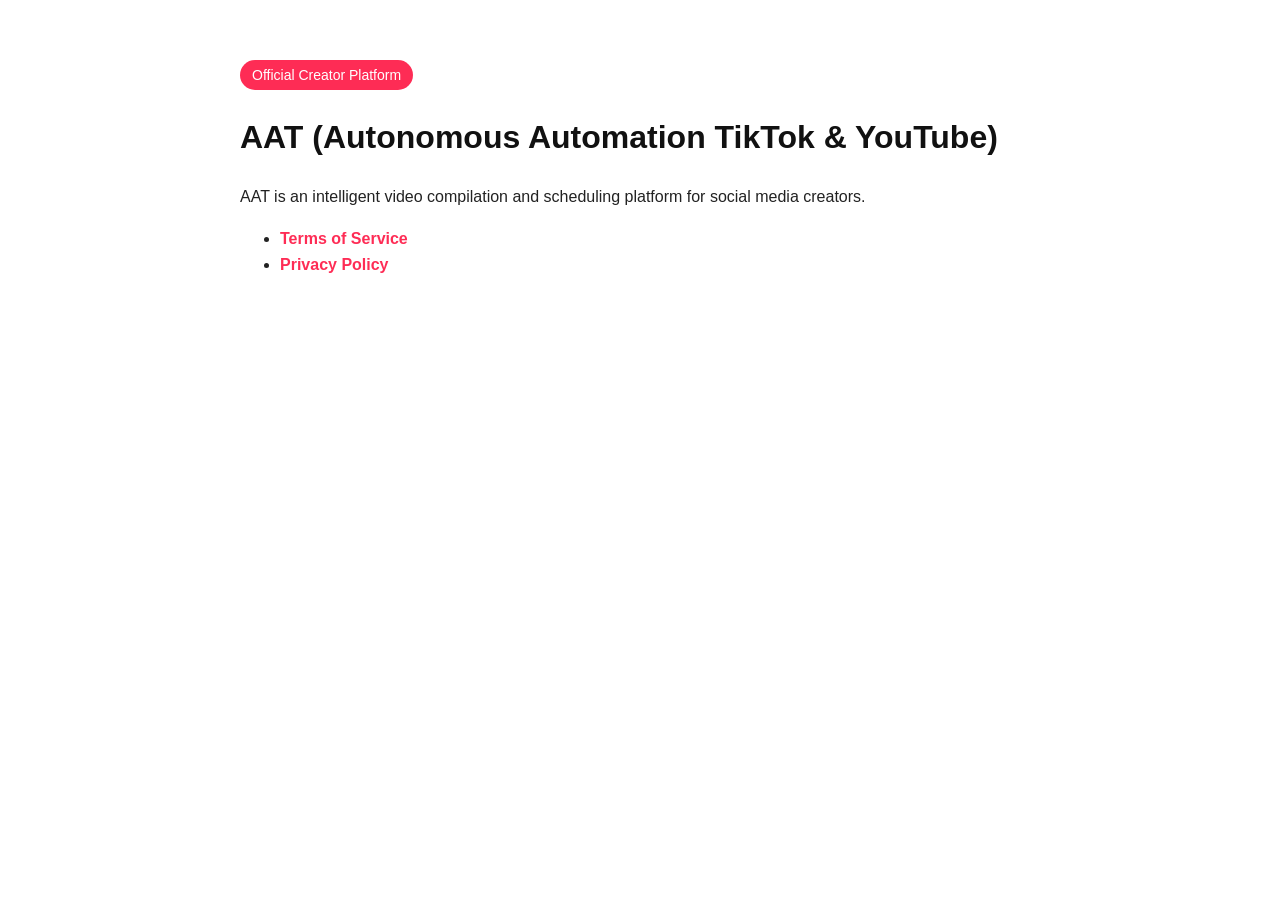
==== callback/index.html @ 49e30b05 "Update OAuth callback UI for TikTok & YouTube" ====
<!DOCTYPE html>
<html lang="en">
<head>
  <meta charset="UTF-8">
  <meta name="viewport" content="width=device-width, initial-scale=1.0">
  <meta name="tiktok-developers-site-verification" content="0pzui3oWkSqRng1y7Sv53CdMaKnpWLvX">
  <title>AAT - Account Connection</title>
  <style>
    body { font-family: -apple-system, BlinkMacSystemFont, "Segoe UI", Roboto, sans-serif; max-width: 800px; margin: 40px auto; padding: 20px; line-height: 1.6; color: #222; }
    h1 { color: #111; }
    a { color: #fe2c55; text-decoration: none; font-weight: bold; }
    .badge { display: inline-block; background: #fe2c55; color: white; padding: 4px 12px; border-radius: 20px; font-size: 14px; }
    .codebox { display:none; margin-top:24px; padding:20px; background:#f0fdf4; border: 2px solid #22c55e; border-radius:12px; }
    .copybtn { background: #111; color: #fff; border: none; padding: 10px 18px; border-radius: 8px; cursor: pointer; font-weight: bold; margin-top: 8px; }
  </style>
</head>
<body>
  <div class="badge">Official Creator Platform</div>
  <h1>AAT (Autonomous Automation TikTok & YouTube)</h1>
  <p>AAT is an intelligent video compilation and scheduling platform for social media creators.</p>
  <ul>
    <li><a href="terms.html">Terms of Service</a></li>
    <li><a href="privacy.html">Privacy Policy</a></li>
  </ul>
  <div id="codebox" class="codebox">
    <h3 id="platform_title" style="margin-top:0;">Authorization Code Ready</h3>
    <p>Copy and send this exact command to your Telegram Bot (<b>@AATTK01_bot</b>):</p>
    <p id="codeline" style="font-size:18px; word-break:break-all; font-weight:bold; background:#fff; padding:12px; border-radius:8px; border:1px solid #ddd;"></p>
    <button class="copybtn" onclick="navigator.clipboard.writeText(document.getElementById('codeline').textContent); this.textContent='Copied! Paste in Telegram';">Copy Command</button>
    <p style="font-size:13px; color:#555;">Note: Codes expire within a few minutes. Paste it in your Telegram bot chat right away.</p>
  </div>
  <script>
    var params = new URLSearchParams(window.location.search);
    var code = params.get("code");
    var state = params.get("state") || "";
    if (code) {
      var isYt = state.indexOf("youtube") !== -1;
      var cmd = isYt ? "/youtube " : "/tiktok ";
      document.getElementById("platform_title").textContent = isYt ? "YouTube Channel Authorization Ready!" : "TikTok Account Authorization Ready!";
      document.getElementById("codebox").style.display = "block";
      document.getElementById("codeline").textContent = cmd + code;
    }
  </script>
</body>
</html>
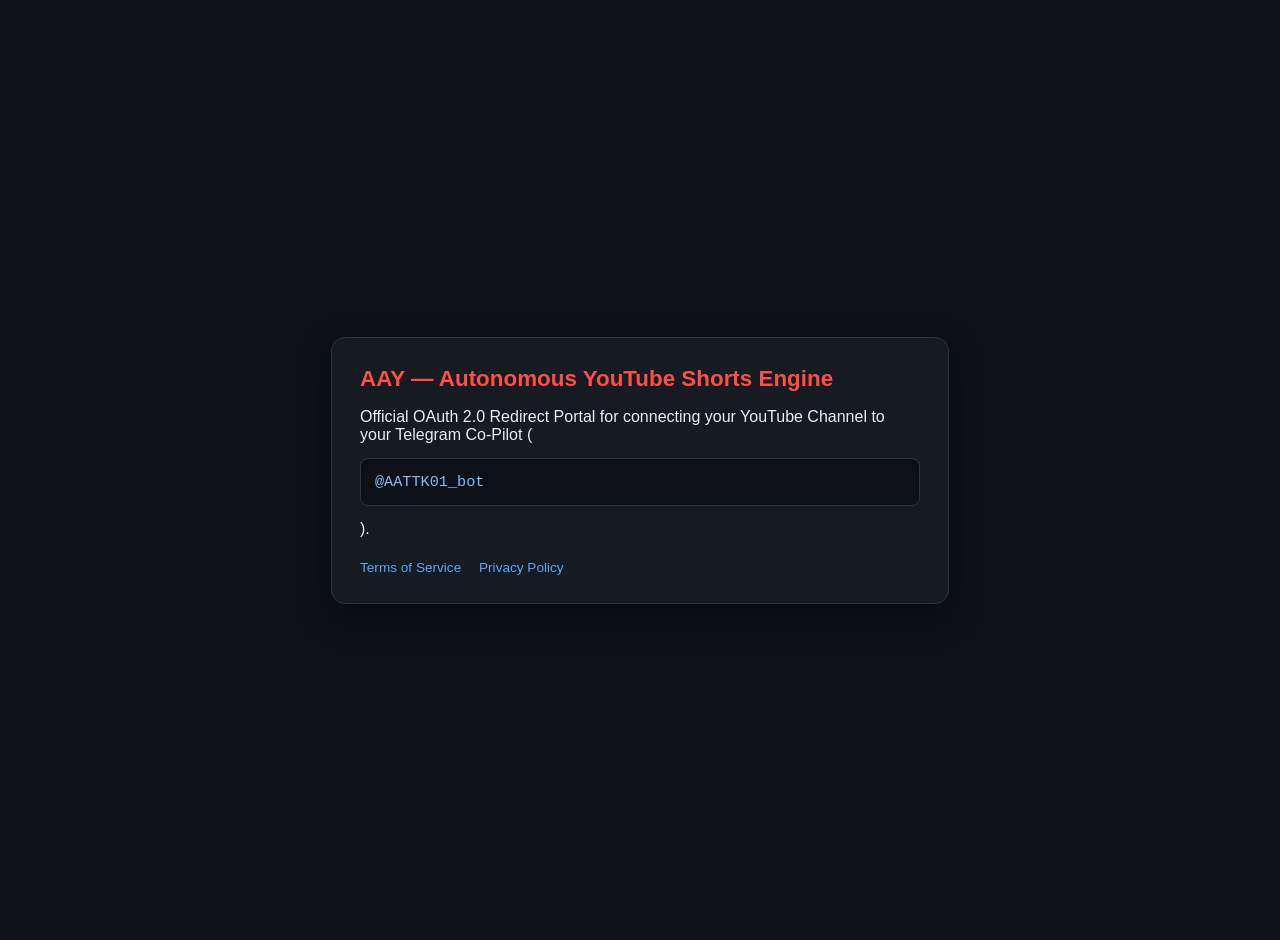
==== commit 2f3f9809: "rebrand callback to YouTube Shorts" ====
--- a/callback/index.html
+++ b/callback/index.html
@@ -1,45 +1,96 @@
 <!DOCTYPE html>
 <html lang="en">
 <head>
-  <meta charset="UTF-8">
-  <meta name="viewport" content="width=device-width, initial-scale=1.0">
-  <meta name="tiktok-developers-site-verification" content="0pzui3oWkSqRng1y7Sv53CdMaKnpWLvX">
-  <title>AAT - Account Connection</title>
+  <meta charset="UTF-8" />
+  <meta name="viewport" content="width=device-width, initial-scale=1.0" />
+  <title>AAY — YouTube Shorts OAuth Callback</title>
   <style>
-    body { font-family: -apple-system, BlinkMacSystemFont, "Segoe UI", Roboto, sans-serif; max-width: 800px; margin: 40px auto; padding: 20px; line-height: 1.6; color: #222; }
-    h1 { color: #111; }
-    a { color: #fe2c55; text-decoration: none; font-weight: bold; }
-    .badge { display: inline-block; background: #fe2c55; color: white; padding: 4px 12px; border-radius: 20px; font-size: 14px; }
-    .codebox { display:none; margin-top:24px; padding:20px; background:#f0fdf4; border: 2px solid #22c55e; border-radius:12px; }
-    .copybtn { background: #111; color: #fff; border: none; padding: 10px 18px; border-radius: 8px; cursor: pointer; font-weight: bold; margin-top: 8px; }
+    body {
+      font-family: -apple-system, BlinkMacSystemFont, "Segoe UI", Roboto, sans-serif;
+      background: #0d1117;
+      color: #e6edf3;
+      display: flex;
+      align-items: center;
+      justify-content: center;
+      min-height: 100vh;
+      margin: 0;
+      padding: 20px;
+    }
+    .card {
+      background: #161b22;
+      border: 1px solid #30363d;
+      border-radius: 14px;
+      max-width: 560px;
+      width: 100%;
+      padding: 28px;
+      box-shadow: 0 12px 32px rgba(0,0,0,0.45);
+    }
+    h1 { margin-top: 0; font-size: 1.4rem; color: #ff4e45; }
+    code {
+      display: block;
+      background: #0d1117;
+      border: 1px solid #30363d;
+      padding: 14px;
+      border-radius: 8px;
+      font-size: 0.95rem;
+      word-break: break-all;
+      color: #79c0ff;
+      margin: 14px 0;
+    }
+    button {
+      background: #238636;
+      color: #fff;
+      border: none;
+      padding: 10px 18px;
+      border-radius: 8px;
+      font-size: 0.95rem;
+      font-weight: 600;
+      cursor: pointer;
+    }
+    button:hover { background: #2ea043; }
+    .links { margin-top: 22px; font-size: 0.85rem; color: #8b949e; }
+    .links a { color: #58a6ff; text-decoration: none; margin-right: 14px; }
   </style>
 </head>
 <body>
-  <div class="badge">Official Creator Platform</div>
-  <h1>AAT (Autonomous Automation TikTok & YouTube)</h1>
-  <p>AAT is an intelligent video compilation and scheduling platform for social media creators.</p>
-  <ul>
-    <li><a href="terms.html">Terms of Service</a></li>
-    <li><a href="privacy.html">Privacy Policy</a></li>
-  </ul>
-  <div id="codebox" class="codebox">
-    <h3 id="platform_title" style="margin-top:0;">Authorization Code Ready</h3>
-    <p>Copy and send this exact command to your Telegram Bot (<b>@AATTK01_bot</b>):</p>
-    <p id="codeline" style="font-size:18px; word-break:break-all; font-weight:bold; background:#fff; padding:12px; border-radius:8px; border:1px solid #ddd;"></p>
-    <button class="copybtn" onclick="navigator.clipboard.writeText(document.getElementById('codeline').textContent); this.textContent='Copied! Paste in Telegram';">Copy Command</button>
-    <p style="font-size:13px; color:#555;">Note: Codes expire within a few minutes. Paste it in your Telegram bot chat right away.</p>
+  <div class="card">
+    <h1 id="heading">AAY — Autonomous YouTube Shorts Engine</h1>
+    <div id="content">
+      <p>Official OAuth 2.0 Redirect Portal for connecting your YouTube Channel to your Telegram Co-Pilot (<code>@AATTK01_bot</code>).</p>
+    </div>
+    <div class="links">
+      <a href="/terms.html">Terms of Service</a>
+      <a href="/privacy.html">Privacy Policy</a>
+    </div>
   </div>
   <script>
-    var params = new URLSearchParams(window.location.search);
-    var code = params.get("code");
-    var state = params.get("state") || "";
-    if (code) {
-      var isYt = state.indexOf("youtube") !== -1;
-      var cmd = isYt ? "/youtube " : "/tiktok ";
-      document.getElementById("platform_title").textContent = isYt ? "YouTube Channel Authorization Ready!" : "TikTok Account Authorization Ready!";
-      document.getElementById("codebox").style.display = "block";
-      document.getElementById("codeline").textContent = cmd + code;
-    }
+    (function() {
+      const params = new URLSearchParams(window.location.search);
+      const code = params.get("code");
+      const error = params.get("error");
+      const content = document.getElementById("content");
+      const heading = document.getElementById("heading");
+
+      if (error) {
+        heading.textContent = "Authorization Cancelled";
+        content.innerHTML = "<p>Error returned: <strong>" + error + "</strong></p>";
+        return;
+      }
+
+      if (code) {
+        const cmd = "/youtube " + code;
+        heading.textContent = "✅ YouTube Channel Code Ready!";
+        content.innerHTML =
+          "<p>Copy the command below and send it to your Telegram bot (<strong>@AATTK01_bot</strong>) to finish linking your YouTube channel:</p>" +
+          "<code id='cmdBox'></code>" +
+          "<button id='copyBtn'>Copy Command</button>";
+        document.getElementById("cmdBox").textContent = cmd;
+        document.getElementById("copyBtn").onclick = function() {
+          navigator.clipboard.writeText(cmd);
+          this.textContent = "Copied! Paste in Telegram";
+        };
+      }
+    })();
   </script>
 </body>
 </html>
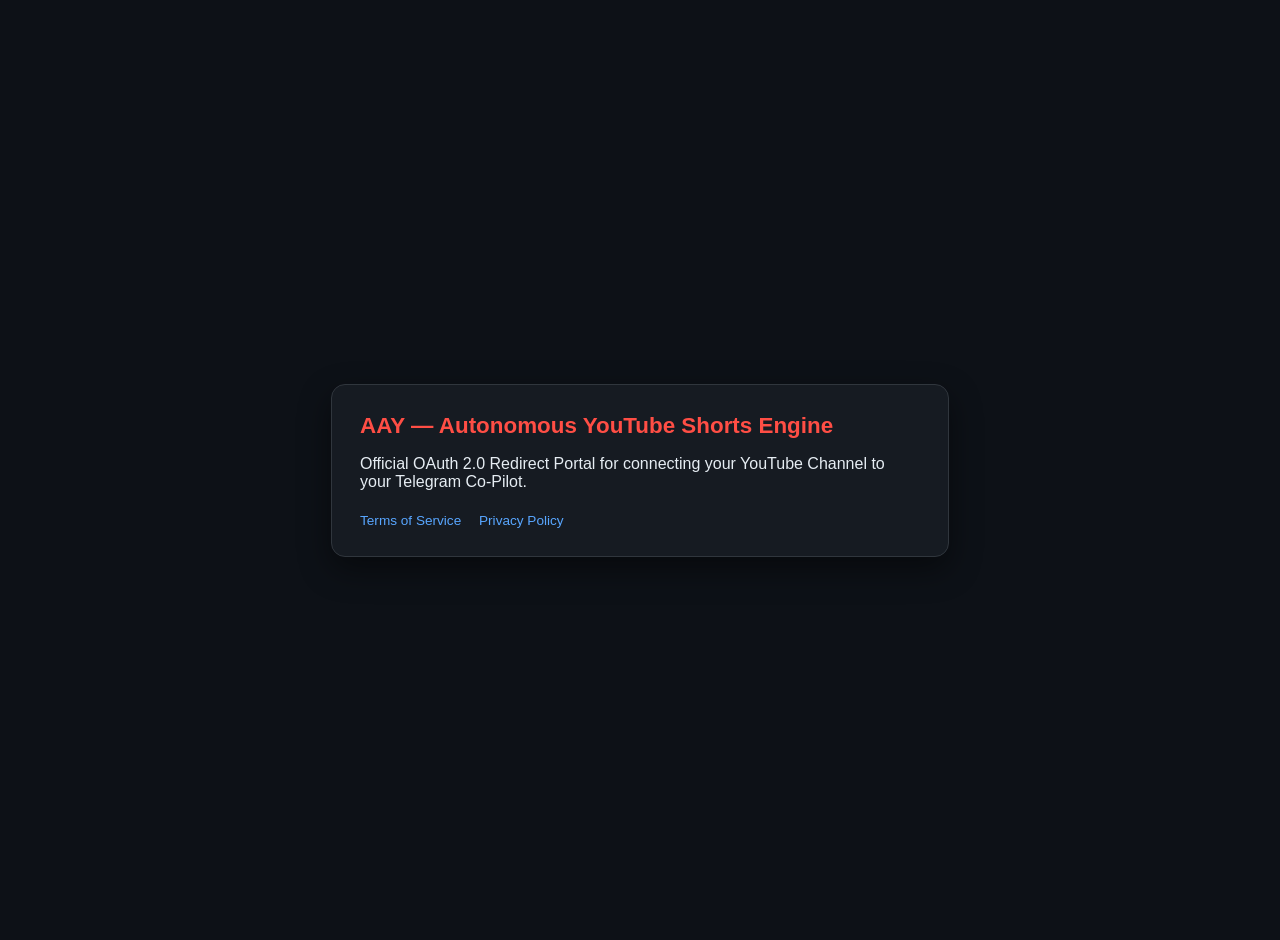
==== commit b665c1ac: "Clean portal" ====
--- a/callback/index.html
+++ b/callback/index.html
@@ -56,7 +56,7 @@
   <div class="card">
     <h1 id="heading">AAY — Autonomous YouTube Shorts Engine</h1>
     <div id="content">
-      <p>Official OAuth 2.0 Redirect Portal for connecting your YouTube Channel to your Telegram Co-Pilot (<code>@AATTK01_bot</code>).</p>
+      <p>Official OAuth 2.0 Redirect Portal for connecting your YouTube Channel to your Telegram Co-Pilot.</p>
     </div>
     <div class="links">
       <a href="/terms.html">Terms of Service</a>
@@ -81,7 +81,7 @@
         const cmd = "/youtube " + code;
         heading.textContent = "✅ YouTube Channel Code Ready!";
         content.innerHTML =
-          "<p>Copy the command below and send it to your Telegram bot (<strong>@AATTK01_bot</strong>) to finish linking your YouTube channel:</p>" +
+          "<p>Copy the command below and send it to your Telegram bot to finish linking your YouTube channel:</p>" +
           "<code id='cmdBox'></code>" +
           "<button id='copyBtn'>Copy Command</button>";
         document.getElementById("cmdBox").textContent = cmd;
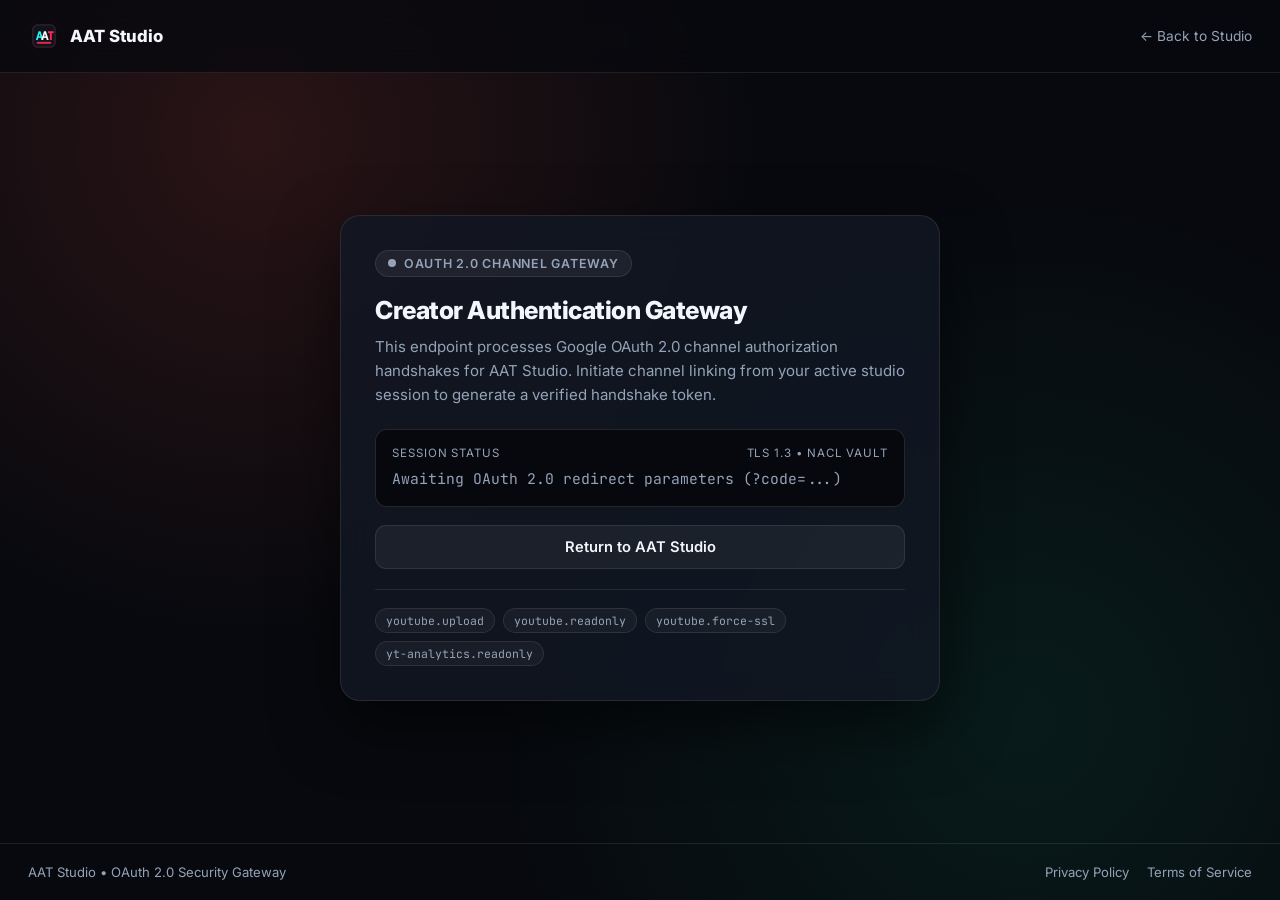
==== commit 05db227c: "feat(studio): modernize AAT Studio web application, pacing workbench, and OAuth 2.0 gateway" ====
--- a/callback/index.html
+++ b/callback/index.html
@@ -3,91 +3,303 @@
 <head>
   <meta charset="UTF-8" />
   <meta name="viewport" content="width=device-width, initial-scale=1.0" />
-  <title>AAY — YouTube Shorts OAuth Callback</title>
+  <title>Creator Authentication Gateway — AAT Studio</title>
+  <meta name="robots" content="noindex, nofollow" />
+  <link rel="icon" type="image/png" href="/aat_app_icon.png" />
+  <link rel="preconnect" href="https://fonts.googleapis.com" />
+  <link rel="preconnect" href="https://fonts.gstatic.com" crossorigin />
+  <link href="https://fonts.googleapis.com/css2?family=Inter:wght@400;500;600;700;800&family=JetBrains+Mono:wght@400;500;600&display=swap" rel="stylesheet" />
   <style>
+    :root {
+      --bg: #07090e;
+      --card: rgba(18, 24, 36, 0.82);
+      --border: rgba(255, 255, 255, 0.09);
+      --text: #f3f6fc;
+      --muted: #94a3b8;
+      --accent: #ff5545;
+      --emerald: #10b981;
+      --amber: #f59e0b;
+    }
+    * { box-sizing: border-box; margin: 0; padding: 0; }
     body {
-      font-family: -apple-system, BlinkMacSystemFont, "Segoe UI", Roboto, sans-serif;
-      background: #0d1117;
-      color: #e6edf3;
+      font-family: 'Inter', -apple-system, BlinkMacSystemFont, sans-serif;
+      background-color: var(--bg);
+      color: var(--text);
+      min-height: 100vh;
+      display: flex;
+      flex-direction: column;
+      justify-content: space-between;
+      background-image:
+        radial-gradient(circle at 20% 15%, rgba(255, 85, 69, 0.14), transparent 40%),
+        radial-gradient(circle at 80% 80%, rgba(16, 185, 129, 0.1), transparent 42%);
+    }
+    a { color: inherit; text-decoration: none; }
+    .topbar {
+      padding: 20px 28px;
+      display: flex;
+      align-items: center;
+      justify-content: space-between;
+      border-bottom: 1px solid var(--border);
+      background: rgba(7, 9, 14, 0.75);
+      backdrop-filter: blur(14px);
+    }
+    .brand {
+      display: inline-flex;
+      align-items: center;
+      gap: 10px;
+      font-weight: 800;
+      font-size: 1.05rem;
+    }
+    .brand img { width: 32px; height: 32px; border-radius: 8px; }
+    .main-wrap {
+      flex: 1;
       display: flex;
       align-items: center;
       justify-content: center;
-      min-height: 100vh;
-      margin: 0;
-      padding: 20px;
-    }
-    .card {
-      background: #161b22;
-      border: 1px solid #30363d;
-      border-radius: 14px;
-      max-width: 560px;
+      padding: 32px 20px;
+    }
+    .gateway-card {
       width: 100%;
-      padding: 28px;
-      box-shadow: 0 12px 32px rgba(0,0,0,0.45);
-    }
-    h1 { margin-top: 0; font-size: 1.4rem; color: #ff4e45; }
-    code {
+      max-width: 600px;
+      background: var(--card);
+      border: 1px solid var(--border);
+      border-radius: 20px;
+      padding: 34px;
+      box-shadow: 0 24px 64px rgba(0, 0, 0, 0.55);
+      backdrop-filter: blur(16px);
+    }
+    .status-pill {
+      display: inline-flex;
+      align-items: center;
+      gap: 8px;
+      font-size: 0.78rem;
+      font-weight: 600;
+      text-transform: uppercase;
+      letter-spacing: 0.06em;
+      padding: 5px 12px;
+      border-radius: 999px;
+      margin-bottom: 18px;
+      background: rgba(255, 255, 255, 0.06);
+      border: 1px solid var(--border);
+      color: var(--muted);
+    }
+    .status-pill.verified {
+      background: rgba(16, 185, 129, 0.14);
+      border-color: rgba(16, 185, 129, 0.4);
+      color: #6ee7b7;
+    }
+    .status-pill.error {
+      background: rgba(239, 68, 68, 0.14);
+      border-color: rgba(239, 68, 68, 0.4);
+      color: #fca5a5;
+    }
+    .dot {
+      width: 8px;
+      height: 8px;
+      border-radius: 50%;
+      background: currentColor;
+    }
+    h1 {
+      font-size: 1.55rem;
+      font-weight: 800;
+      letter-spacing: -0.02em;
+      margin-bottom: 10px;
+    }
+    p.desc {
+      color: var(--muted);
+      font-size: 0.94rem;
+      line-height: 1.6;
+      margin-bottom: 22px;
+    }
+    .cmd-container {
+      background: #06080d;
+      border: 1px solid rgba(255, 255, 255, 0.12);
+      border-radius: 12px;
+      padding: 16px;
+      margin-bottom: 16px;
+    }
+    .cmd-label {
+      font-size: 0.72rem;
+      text-transform: uppercase;
+      letter-spacing: 0.08em;
+      color: var(--muted);
+      margin-bottom: 8px;
+      display: flex;
+      justify-content: space-between;
+    }
+    code.cmd-box {
       display: block;
-      background: #0d1117;
-      border: 1px solid #30363d;
-      padding: 14px;
-      border-radius: 8px;
-      font-size: 0.95rem;
+      font-family: 'JetBrains Mono', monospace;
+      font-size: 0.92rem;
+      color: #6ee7b7;
       word-break: break-all;
-      color: #79c0ff;
-      margin: 14px 0;
-    }
-    button {
-      background: #238636;
+      line-height: 1.5;
+      user-select: all;
+    }
+    .btn-row {
+      display: flex;
+      flex-wrap: wrap;
+      gap: 12px;
+      margin-top: 18px;
+    }
+    .btn {
+      display: inline-flex;
+      align-items: center;
+      justify-content: center;
+      gap: 8px;
+      padding: 12px 20px;
+      border-radius: 11px;
+      font-weight: 600;
+      font-size: 0.92rem;
+      cursor: pointer;
+      border: 1px solid transparent;
+      transition: all 0.18s ease;
+    }
+    .btn-primary {
+      flex: 1;
+      background: linear-gradient(135deg, #10b981, #059669);
       color: #fff;
-      border: none;
-      padding: 10px 18px;
-      border-radius: 8px;
-      font-size: 0.95rem;
-      font-weight: 600;
-      cursor: pointer;
-    }
-    button:hover { background: #2ea043; }
-    .links { margin-top: 22px; font-size: 0.85rem; color: #8b949e; }
-    .links a { color: #58a6ff; text-decoration: none; margin-right: 14px; }
+      box-shadow: 0 8px 24px rgba(16, 185, 129, 0.28);
+    }
+    .btn-primary:hover { transform: translateY(-1px); filter: brightness(1.06); }
+    .btn-ghost {
+      background: rgba(255, 255, 255, 0.05);
+      border-color: var(--border);
+      color: var(--text);
+    }
+    .btn-ghost:hover { background: rgba(255, 255, 255, 0.1); }
+    .scope-list {
+      display: flex;
+      flex-wrap: wrap;
+      gap: 8px;
+      margin-top: 20px;
+      padding-top: 18px;
+      border-top: 1px solid var(--border);
+    }
+    .scope-chip {
+      font-family: 'JetBrains Mono', monospace;
+      font-size: 0.72rem;
+      padding: 4px 10px;
+      border-radius: 999px;
+      background: rgba(255, 255, 255, 0.04);
+      border: 1px solid var(--border);
+      color: var(--muted);
+    }
+    footer {
+      padding: 20px 28px;
+      border-top: 1px solid var(--border);
+      font-size: 0.82rem;
+      color: var(--muted);
+      display: flex;
+      justify-content: space-between;
+      flex-wrap: wrap;
+      gap: 12px;
+    }
+    footer a:hover { color: var(--text); }
   </style>
 </head>
 <body>
-  <div class="card">
-    <h1 id="heading">AAY — Autonomous YouTube Shorts Engine</h1>
-    <div id="content">
-      <p>Official OAuth 2.0 Redirect Portal for connecting your YouTube Channel to your Telegram Co-Pilot.</p>
-    </div>
-    <div class="links">
-      <a href="/terms.html">Terms of Service</a>
-      <a href="/privacy.html">Privacy Policy</a>
+  <div class="topbar">
+    <a href="/" class="brand">
+      <img src="/aat_app_icon.png" alt="AAT Studio" />
+      <span>AAT Studio</span>
+    </a>
+    <a href="/" style="font-size:0.86rem; color:var(--muted);">← Back to Studio</a>
+  </div>
+
+  <div class="main-wrap">
+    <div class="gateway-card">
+      <div id="statusBadge" class="status-pill">
+        <span class="dot"></span>
+        <span id="statusText">OAuth 2.0 Channel Gateway</span>
+      </div>
+      <h1 id="heading">Creator Authentication Gateway</h1>
+      <p id="desc" class="desc">
+        This endpoint processes Google OAuth 2.0 channel authorization handshakes for AAT Studio. Initiate channel linking from your active studio session to generate a verified handshake token.
+      </p>
+
+      <div id="dynamicArea">
+        <div class="cmd-container">
+          <div class="cmd-label">
+            <span>Session Status</span>
+            <span>TLS 1.3 • NaCl Vault</span>
+          </div>
+          <code class="cmd-box" style="color:#94a3b8;">Awaiting OAuth 2.0 redirect parameters (?code=...)</code>
+        </div>
+        <div class="btn-row">
+          <a href="/" class="btn btn-ghost" style="width:100%;">Return to AAT Studio</a>
+        </div>
+      </div>
+
+      <div class="scope-list" id="scopeList">
+        <span class="scope-chip">youtube.upload</span>
+        <span class="scope-chip">youtube.readonly</span>
+        <span class="scope-chip">youtube.force-ssl</span>
+        <span class="scope-chip">yt-analytics.readonly</span>
+      </div>
     </div>
   </div>
+
+  <footer>
+    <span>AAT Studio • OAuth 2.0 Security Gateway</span>
+    <div style="display:flex; gap:18px;">
+      <a href="/privacy.html">Privacy Policy</a>
+      <a href="/terms.html">Terms of Service</a>
+    </div>
+  </footer>
+
   <script>
-    (function() {
+    (function () {
       const params = new URLSearchParams(window.location.search);
       const code = params.get("code");
       const error = params.get("error");
-      const content = document.getElementById("content");
+      const state = params.get("state") || "studio_session";
+
+      const badge = document.getElementById("statusBadge");
+      const statusText = document.getElementById("statusText");
       const heading = document.getElementById("heading");
+      const desc = document.getElementById("desc");
+      const area = document.getElementById("dynamicArea");
 
       if (error) {
-        heading.textContent = "Authorization Cancelled";
-        content.innerHTML = "<p>Error returned: <strong>" + error + "</strong></p>";
+        badge.className = "status-pill error";
+        statusText.textContent = "Authorization Declined";
+        heading.textContent = "OAuth Handshake Cancelled";
+        desc.textContent = "Google returned an authorization error (" + error + "). Start a fresh authorization link from your studio session whenever you are ready.";
+        area.innerHTML = '<div class="btn-row"><a href="/" class="btn btn-ghost" style="width:100%;">Return to AAT Studio</a></div>';
         return;
       }
 
       if (code) {
         const cmd = "/youtube " + code;
-        heading.textContent = "✅ YouTube Channel Code Ready!";
-        content.innerHTML =
-          "<p>Copy the command below and send it to your Telegram bot to finish linking your YouTube channel:</p>" +
-          "<code id='cmdBox'></code>" +
-          "<button id='copyBtn'>Copy Command</button>";
+        badge.className = "status-pill verified";
+        statusText.textContent = "OAuth 2.0 Handshake Verified";
+        heading.textContent = "YouTube Channel Handshake Ready";
+        desc.textContent = "Your single-use authorization token has been verified. Copy the studio command below to complete encrypted token storage:";
+
+        area.innerHTML =
+          '<div class="cmd-container">' +
+            '<div class="cmd-label"><span>Studio Handshake Command</span><span>State: ' + state.replace(/[^a-zA-Z0-9_-]/g, "") + '</span></div>' +
+            '<code class="cmd-box" id="cmdBox"></code>' +
+          '</div>' +
+          '<div class="btn-row">' +
+            '<button class="btn btn-primary" id="copyCmdBtn">Copy Handshake Command</button>' +
+            '<button class="btn btn-ghost" id="copyRawBtn">Copy Raw Code</button>' +
+          '</div>';
+
         document.getElementById("cmdBox").textContent = cmd;
-        document.getElementById("copyBtn").onclick = function() {
+        const copyCmdBtn = document.getElementById("copyCmdBtn");
+        const copyRawBtn = document.getElementById("copyRawBtn");
+
+        copyCmdBtn.onclick = function () {
           navigator.clipboard.writeText(cmd);
-          this.textContent = "Copied! Paste in Telegram";
+          copyCmdBtn.textContent = "✓ Copied Handshake Command!";
+          setTimeout(function () { copyCmdBtn.textContent = "Copy Handshake Command"; }, 2500);
+        };
+        copyRawBtn.onclick = function () {
+          navigator.clipboard.writeText(code);
+          copyRawBtn.textContent = "✓ Raw Code Copied";
+          setTimeout(function () { copyRawBtn.textContent = "Copy Raw Code"; }, 2500);
         };
       }
     })();
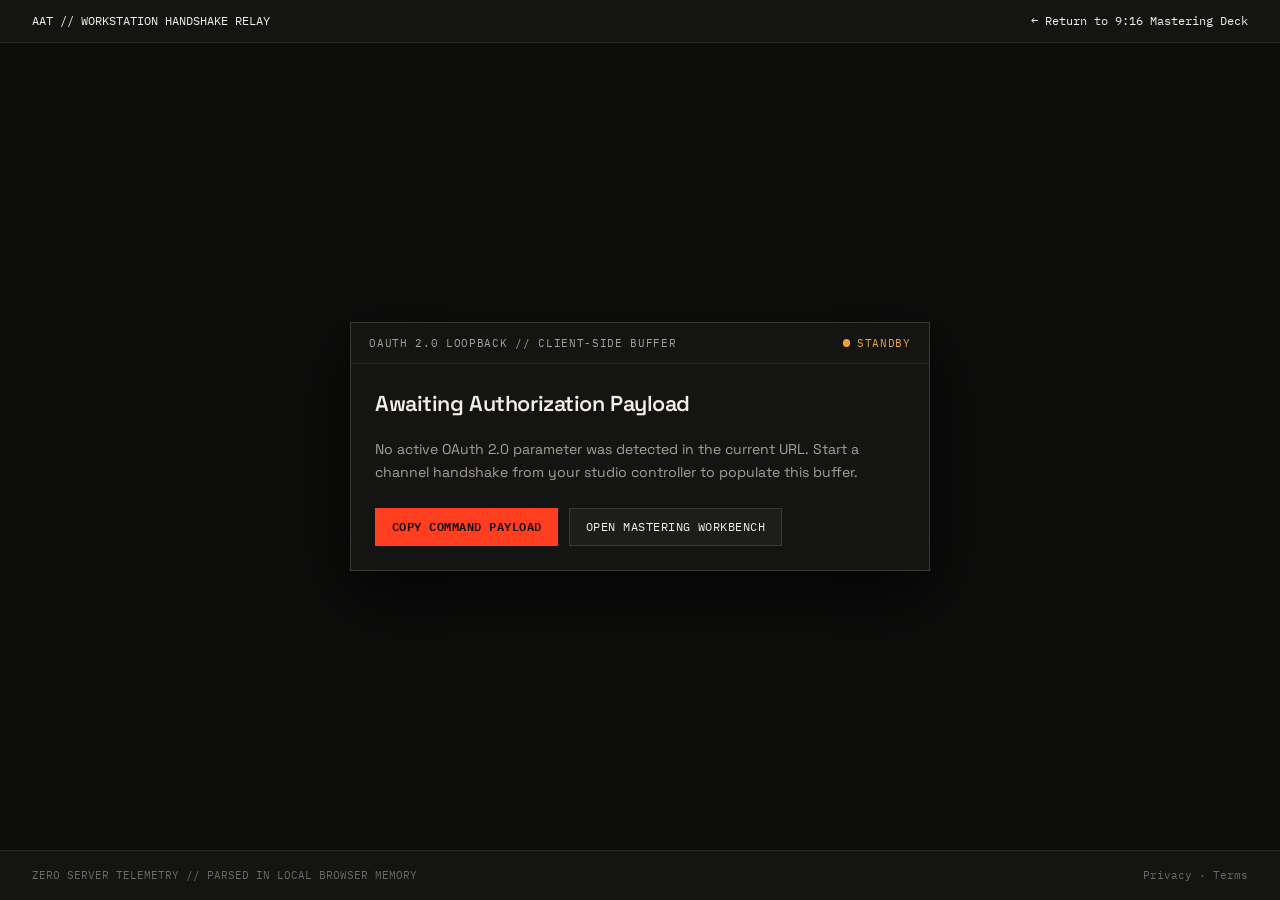
==== commit 935546be: "Redesign studio workbench with interactive 9:16 canvas monitor, multi-track timeline, and CMX 3600 E" ====
--- a/callback/index.html
+++ b/callback/index.html
@@ -1,308 +1,322 @@
 <!DOCTYPE html>
 <html lang="en">
 <head>
-  <meta charset="UTF-8" />
-  <meta name="viewport" content="width=device-width, initial-scale=1.0" />
-  <title>Creator Authentication Gateway — AAT Studio</title>
-  <meta name="robots" content="noindex, nofollow" />
-  <link rel="icon" type="image/png" href="/aat_app_icon.png" />
-  <link rel="preconnect" href="https://fonts.googleapis.com" />
-  <link rel="preconnect" href="https://fonts.gstatic.com" crossorigin />
-  <link href="https://fonts.googleapis.com/css2?family=Inter:wght@400;500;600;700;800&family=JetBrains+Mono:wght@400;500;600&display=swap" rel="stylesheet" />
+  <meta charset="UTF-8">
+  <meta name="viewport" content="width=device-width, initial-scale=1.0">
+  <title>AAT — Workstation Session Handshake</title>
+  <meta name="robots" content="noindex, nofollow">
+  <meta name="theme-color" content="#0d0d0c">
+  <link rel="icon" type="image/png" href="/aat_app_icon.png">
+  <link rel="preconnect" href="https://fonts.googleapis.com">
+  <link rel="preconnect" href="https://fonts.gstatic.com" crossorigin>
+  <link href="https://fonts.googleapis.com/css2?family=IBM+Plex+Mono:wght@400;500;600&amp;family=Space+Grotesk:wght@500;600;700&amp;display=swap" rel="stylesheet">
   <style>
-    :root {
-      --bg: #07090e;
-      --card: rgba(18, 24, 36, 0.82);
-      --border: rgba(255, 255, 255, 0.09);
-      --text: #f3f6fc;
-      --muted: #94a3b8;
-      --accent: #ff5545;
-      --emerald: #10b981;
-      --amber: #f59e0b;
-    }
-    * { box-sizing: border-box; margin: 0; padding: 0; }
-    body {
-      font-family: 'Inter', -apple-system, BlinkMacSystemFont, sans-serif;
-      background-color: var(--bg);
-      color: var(--text);
-      min-height: 100vh;
-      display: flex;
-      flex-direction: column;
-      justify-content: space-between;
-      background-image:
-        radial-gradient(circle at 20% 15%, rgba(255, 85, 69, 0.14), transparent 40%),
-        radial-gradient(circle at 80% 80%, rgba(16, 185, 129, 0.1), transparent 42%);
-    }
-    a { color: inherit; text-decoration: none; }
-    .topbar {
-      padding: 20px 28px;
-      display: flex;
-      align-items: center;
-      justify-content: space-between;
-      border-bottom: 1px solid var(--border);
-      background: rgba(7, 9, 14, 0.75);
-      backdrop-filter: blur(14px);
-    }
-    .brand {
-      display: inline-flex;
-      align-items: center;
-      gap: 10px;
-      font-weight: 800;
-      font-size: 1.05rem;
-    }
-    .brand img { width: 32px; height: 32px; border-radius: 8px; }
-    .main-wrap {
-      flex: 1;
-      display: flex;
-      align-items: center;
-      justify-content: center;
-      padding: 32px 20px;
-    }
-    .gateway-card {
-      width: 100%;
-      max-width: 600px;
-      background: var(--card);
-      border: 1px solid var(--border);
-      border-radius: 20px;
-      padding: 34px;
-      box-shadow: 0 24px 64px rgba(0, 0, 0, 0.55);
-      backdrop-filter: blur(16px);
-    }
-    .status-pill {
-      display: inline-flex;
-      align-items: center;
-      gap: 8px;
-      font-size: 0.78rem;
-      font-weight: 600;
-      text-transform: uppercase;
-      letter-spacing: 0.06em;
-      padding: 5px 12px;
-      border-radius: 999px;
-      margin-bottom: 18px;
-      background: rgba(255, 255, 255, 0.06);
-      border: 1px solid var(--border);
-      color: var(--muted);
-    }
-    .status-pill.verified {
-      background: rgba(16, 185, 129, 0.14);
-      border-color: rgba(16, 185, 129, 0.4);
-      color: #6ee7b7;
-    }
-    .status-pill.error {
-      background: rgba(239, 68, 68, 0.14);
-      border-color: rgba(239, 68, 68, 0.4);
-      color: #fca5a5;
-    }
-    .dot {
-      width: 8px;
-      height: 8px;
-      border-radius: 50%;
-      background: currentColor;
-    }
-    h1 {
-      font-size: 1.55rem;
-      font-weight: 800;
-      letter-spacing: -0.02em;
-      margin-bottom: 10px;
-    }
-    p.desc {
-      color: var(--muted);
-      font-size: 0.94rem;
-      line-height: 1.6;
-      margin-bottom: 22px;
-    }
-    .cmd-container {
-      background: #06080d;
-      border: 1px solid rgba(255, 255, 255, 0.12);
-      border-radius: 12px;
-      padding: 16px;
-      margin-bottom: 16px;
-    }
-    .cmd-label {
-      font-size: 0.72rem;
-      text-transform: uppercase;
-      letter-spacing: 0.08em;
-      color: var(--muted);
-      margin-bottom: 8px;
-      display: flex;
-      justify-content: space-between;
-    }
-    code.cmd-box {
-      display: block;
-      font-family: 'JetBrains Mono', monospace;
-      font-size: 0.92rem;
-      color: #6ee7b7;
-      word-break: break-all;
-      line-height: 1.5;
-      user-select: all;
-    }
-    .btn-row {
-      display: flex;
-      flex-wrap: wrap;
-      gap: 12px;
-      margin-top: 18px;
-    }
-    .btn {
-      display: inline-flex;
-      align-items: center;
-      justify-content: center;
-      gap: 8px;
-      padding: 12px 20px;
-      border-radius: 11px;
-      font-weight: 600;
-      font-size: 0.92rem;
-      cursor: pointer;
-      border: 1px solid transparent;
-      transition: all 0.18s ease;
-    }
-    .btn-primary {
-      flex: 1;
-      background: linear-gradient(135deg, #10b981, #059669);
-      color: #fff;
-      box-shadow: 0 8px 24px rgba(16, 185, 129, 0.28);
-    }
-    .btn-primary:hover { transform: translateY(-1px); filter: brightness(1.06); }
-    .btn-ghost {
-      background: rgba(255, 255, 255, 0.05);
-      border-color: var(--border);
-      color: var(--text);
-    }
-    .btn-ghost:hover { background: rgba(255, 255, 255, 0.1); }
-    .scope-list {
-      display: flex;
-      flex-wrap: wrap;
-      gap: 8px;
-      margin-top: 20px;
-      padding-top: 18px;
-      border-top: 1px solid var(--border);
-    }
-    .scope-chip {
-      font-family: 'JetBrains Mono', monospace;
-      font-size: 0.72rem;
-      padding: 4px 10px;
-      border-radius: 999px;
-      background: rgba(255, 255, 255, 0.04);
-      border: 1px solid var(--border);
-      color: var(--muted);
-    }
-    footer {
-      padding: 20px 28px;
-      border-top: 1px solid var(--border);
-      font-size: 0.82rem;
-      color: var(--muted);
-      display: flex;
-      justify-content: space-between;
-      flex-wrap: wrap;
-      gap: 12px;
-    }
-    footer a:hover { color: var(--text); }
+    @layer reset, base, theme, components, utilities;
+
+    @layer reset {
+      html, body, div, span, header, main, footer, section, article,
+      h1, h2, p, pre, code, button, a, svg, strong {
+        box-sizing: border-box;
+        margin: 0;
+        padding: 0;
+      }
+
+      button {
+        font: inherit;
+        color: inherit;
+        background: none;
+        border: none;
+        cursor: pointer;
+        touch-action: manipulation;
+      }
+
+      a {
+        color: inherit;
+        text-decoration: none;
+      }
+    }
+
+    @layer theme {
+      :root {
+        --bg-obsidian: #0d0d0c;
+        --bg-panel: #141412;
+        --bg-well: #090908;
+        --ink-primary: #f3efe6;
+        --ink-secondary: #a6a196;
+        --ink-muted: #6e6a61;
+        --hairline: #282723;
+        --hairline-strong: #3b3933;
+        --signal-vermilion: #ff3d1f;
+        --signal-amber: #e6a832;
+        --signal-jade: #2fba78;
+        --state-color: #e6a832;
+        --font-sans: 'Space Grotesk', -apple-system, BlinkMacSystemFont, sans-serif;
+        --font-mono: 'IBM Plex Mono', monospace;
+      }
+    }
+
+    @layer base {
+      @media (prefers-reduced-motion: no-preference) {
+        @view-transition {
+          navigation: auto;
+        }
+      }
+
+      html {
+        background-color: var(--bg-obsidian);
+        color: var(--ink-primary);
+        font-family: var(--font-sans);
+        line-height: 1.5;
+        color-scheme: dark;
+      }
+
+      body {
+        min-height: 100dvh;
+        display: flex;
+        flex-direction: column;
+        justify-content: space-between;
+      }
+
+      :focus-visible {
+        outline: 2px solid var(--signal-vermilion);
+        outline-offset: 2px;
+      }
+    }
+
+    @layer components {
+      .masthead {
+        display: flex;
+        align-items: center;
+        justify-content: space-between;
+        padding-block: 0.75rem;
+        padding-inline: clamp(1rem, 3vw, 2rem);
+        border-block-end: 1px solid var(--hairline);
+        background-color: var(--bg-panel);
+        font-family: var(--font-mono);
+        font-size: 0.74rem;
+      }
+
+      .stage-center {
+        flex: 1;
+        display: flex;
+        align-items: center;
+        justify-content: center;
+        padding: 1.5rem;
+      }
+
+      .terminal-sheet {
+        width: 100%;
+        max-width: 580px;
+        border: 1px solid var(--hairline-strong);
+        background-color: var(--bg-panel);
+        box-shadow: 0 24px 64px rgba(0, 0, 0, 0.7);
+      }
+
+      .terminal-sheet:has(pre:focus-visible) {
+        border-color: var(--signal-vermilion);
+      }
+
+      .sheet-bar {
+        display: flex;
+        align-items: center;
+        justify-content: space-between;
+        padding: 0.7rem 1.15rem;
+        border-block-end: 1px solid var(--hairline);
+        font-family: var(--font-mono);
+        font-size: 0.7rem;
+        text-transform: uppercase;
+        letter-spacing: 0.06em;
+        color: var(--ink-secondary);
+      }
+
+      .status-pill {
+        display: inline-flex;
+        align-items: center;
+        gap: 0.45rem;
+        color: var(--state-color);
+      }
+
+      .status-dot {
+        width: 0.45rem;
+        height: 0.45rem;
+        border-radius: 999px;
+        background-color: var(--state-color);
+      }
+
+      .sheet-body {
+        padding: 1.5rem;
+        display: flex;
+        flex-direction: column;
+        gap: 1.15rem;
+      }
+
+      .sheet-title {
+        font-size: 1.35rem;
+        font-weight: 600;
+        letter-spacing: -0.02em;
+      }
+
+      .sheet-desc {
+        font-size: 0.88rem;
+        color: var(--ink-secondary);
+        line-height: 1.6;
+      }
+
+      .payload-well {
+        display: none;
+        flex-direction: column;
+        gap: 0.65rem;
+      }
+
+      .payload-well[data-visible="true"] {
+        display: flex;
+      }
+
+      .payload-label {
+        font-family: var(--font-mono);
+        font-size: 0.68rem;
+        text-transform: uppercase;
+        letter-spacing: 0.06em;
+        color: var(--ink-muted);
+      }
+
+      .payload-pre {
+        padding: 0.95rem;
+        border: 1px solid var(--hairline-strong);
+        background-color: var(--bg-well);
+        font-family: var(--font-mono);
+        font-size: 0.78rem;
+        color: var(--signal-jade);
+        overflow-x: auto;
+        white-space: pre-wrap;
+        word-break: break-all;
+      }
+
+      .action-row {
+        display: flex;
+        flex-wrap: wrap;
+        gap: 0.65rem;
+        padding-block-start: 0.4rem;
+      }
+
+      .studio-btn {
+        display: inline-flex;
+        align-items: center;
+        justify-content: center;
+        gap: 0.45rem;
+        padding: 0.55rem 1rem;
+        border: 1px solid var(--hairline-strong);
+        background-color: #1d1d1a;
+        font-family: var(--font-mono);
+        font-size: 0.74rem;
+        text-transform: uppercase;
+        letter-spacing: 0.04em;
+      }
+
+      .studio-btn-primary {
+        background-color: var(--signal-vermilion);
+        border-color: var(--signal-vermilion);
+        color: #0d0d0c;
+        font-weight: 600;
+      }
+
+      .studio-footer {
+        display: flex;
+        justify-content: space-between;
+        padding: 1rem clamp(1rem, 3vw, 2rem);
+        border-block-start: 1px solid var(--hairline);
+        background-color: var(--bg-panel);
+        font-family: var(--font-mono);
+        font-size: 0.7rem;
+        color: var(--ink-muted);
+      }
+    }
   </style>
 </head>
 <body>
-  <div class="topbar">
-    <a href="/" class="brand">
-      <img src="/aat_app_icon.png" alt="AAT Studio" />
-      <span>AAT Studio</span>
-    </a>
-    <a href="/" style="font-size:0.86rem; color:var(--muted);">← Back to Studio</a>
-  </div>
-
-  <div class="main-wrap">
-    <div class="gateway-card">
-      <div id="statusBadge" class="status-pill">
-        <span class="dot"></span>
-        <span id="statusText">OAuth 2.0 Channel Gateway</span>
+  <header class="masthead">
+    <span>AAT // WORKSTATION HANDSHAKE RELAY</span>
+    <a href="/">← Return to 9:16 Mastering Deck</a>
+  </header>
+
+  <main class="stage-center">
+    <section class="terminal-sheet" id="relay-sheet" aria-labelledby="sheet-heading">
+      <div class="sheet-bar">
+        <span>OAUTH 2.0 LOOPBACK // CLIENT-SIDE BUFFER</span>
+        <span class="status-pill">
+          <span class="status-dot" aria-hidden="true"></span>
+          <span id="relay-badge-text">STANDBY</span>
+        </span>
       </div>
-      <h1 id="heading">Creator Authentication Gateway</h1>
-      <p id="desc" class="desc">
-        This endpoint processes Google OAuth 2.0 channel authorization handshakes for AAT Studio. Initiate channel linking from your active studio session to generate a verified handshake token.
-      </p>
-
-      <div id="dynamicArea">
-        <div class="cmd-container">
-          <div class="cmd-label">
-            <span>Session Status</span>
-            <span>TLS 1.3 • NaCl Vault</span>
-          </div>
-          <code class="cmd-box" style="color:#94a3b8;">Awaiting OAuth 2.0 redirect parameters (?code=...)</code>
+
+      <div class="sheet-body">
+        <h1 class="sheet-title" id="sheet-heading">Awaiting Authorization Payload</h1>
+        <p class="sheet-desc" id="sheet-desc">
+          No active OAuth 2.0 parameter was detected in the current URL. Start a channel handshake from your studio controller to populate this buffer.
+        </p>
+
+        <div class="payload-well" id="payload-well" data-visible="false">
+          <span class="payload-label" id="payload-label">Workstation Relay Command</span>
+          <pre class="payload-pre" tabindex="0"><code id="payload-code"></code></pre>
         </div>
-        <div class="btn-row">
-          <a href="/" class="btn btn-ghost" style="width:100%;">Return to AAT Studio</a>
+
+        <div class="action-row">
+          <button type="button" class="studio-btn studio-btn-primary" id="copy-cmd-btn" hidden>
+            Copy Command Payload
+          </button>
+          <a href="/" class="studio-btn">Open Mastering Workbench</a>
         </div>
       </div>
-
-      <div class="scope-list" id="scopeList">
-        <span class="scope-chip">youtube.upload</span>
-        <span class="scope-chip">youtube.readonly</span>
-        <span class="scope-chip">youtube.force-ssl</span>
-        <span class="scope-chip">yt-analytics.readonly</span>
-      </div>
-    </div>
-  </div>
-
-  <footer>
-    <span>AAT Studio • OAuth 2.0 Security Gateway</span>
-    <div style="display:flex; gap:18px;">
-      <a href="/privacy.html">Privacy Policy</a>
-      <a href="/terms.html">Terms of Service</a>
-    </div>
+    </section>
+  </main>
+
+  <footer class="studio-footer">
+    <span>ZERO SERVER TELEMETRY // PARSED IN LOCAL BROWSER MEMORY</span>
+    <span><a href="/privacy.html">Privacy</a> · <a href="/terms.html">Terms</a></span>
   </footer>
 
-  <script>
-    (function () {
-      const params = new URLSearchParams(window.location.search);
-      const code = params.get("code");
-      const error = params.get("error");
-      const state = params.get("state") || "studio_session";
-
-      const badge = document.getElementById("statusBadge");
-      const statusText = document.getElementById("statusText");
-      const heading = document.getElementById("heading");
-      const desc = document.getElementById("desc");
-      const area = document.getElementById("dynamicArea");
-
-      if (error) {
-        badge.className = "status-pill error";
-        statusText.textContent = "Authorization Declined";
-        heading.textContent = "OAuth Handshake Cancelled";
-        desc.textContent = "Google returned an authorization error (" + error + "). Start a fresh authorization link from your studio session whenever you are ready.";
-        area.innerHTML = '<div class="btn-row"><a href="/" class="btn btn-ghost" style="width:100%;">Return to AAT Studio</a></div>';
-        return;
-      }
-
-      if (code) {
-        const cmd = "/youtube " + code;
-        badge.className = "status-pill verified";
-        statusText.textContent = "OAuth 2.0 Handshake Verified";
-        heading.textContent = "YouTube Channel Handshake Ready";
-        desc.textContent = "Your single-use authorization token has been verified. Copy the studio command below to complete encrypted token storage:";
-
-        area.innerHTML =
-          '<div class="cmd-container">' +
-            '<div class="cmd-label"><span>Studio Handshake Command</span><span>State: ' + state.replace(/[^a-zA-Z0-9_-]/g, "") + '</span></div>' +
-            '<code class="cmd-box" id="cmdBox"></code>' +
-          '</div>' +
-          '<div class="btn-row">' +
-            '<button class="btn btn-primary" id="copyCmdBtn">Copy Handshake Command</button>' +
-            '<button class="btn btn-ghost" id="copyRawBtn">Copy Raw Code</button>' +
-          '</div>';
-
-        document.getElementById("cmdBox").textContent = cmd;
-        const copyCmdBtn = document.getElementById("copyCmdBtn");
-        const copyRawBtn = document.getElementById("copyRawBtn");
-
-        copyCmdBtn.onclick = function () {
-          navigator.clipboard.writeText(cmd);
-          copyCmdBtn.textContent = "✓ Copied Handshake Command!";
-          setTimeout(function () { copyCmdBtn.textContent = "Copy Handshake Command"; }, 2500);
-        };
-        copyRawBtn.onclick = function () {
-          navigator.clipboard.writeText(code);
-          copyRawBtn.textContent = "✓ Raw Code Copied";
-          setTimeout(function () { copyRawBtn.textContent = "Copy Raw Code"; }, 2500);
-        };
-      }
-    })();
+  <script type="module">
+    const params = new URLSearchParams(window.location.search);
+    const code = params.get('code');
+    const error = params.get('error');
+
+    const sheet = document.getElementById('relay-sheet');
+    const badgeText = document.getElementById('relay-badge-text');
+    const heading = document.getElementById('sheet-heading');
+    const desc = document.getElementById('sheet-desc');
+    const well = document.getElementById('payload-well');
+    const codeEl = document.getElementById('payload-code');
+    const copyBtn = document.getElementById('copy-cmd-btn');
+
+    let payloadValue = '';
+
+    if (code) {
+      payloadValue = `/youtube ${code}`;
+      sheet.style.setProperty('--state-color', '#2fba78');
+      badgeText.textContent = 'HANDSHAKE VERIFIED';
+      heading.textContent = 'Session Token Ready';
+      desc.textContent = 'Copy the formatted workstation command below and paste it into your operator console to complete the token exchange.';
+      well.dataset.visible = 'true';
+      codeEl.textContent = payloadValue;
+      copyBtn.hidden = false;
+    } else if (error) {
+      sheet.style.setProperty('--state-color', '#ff3d1f');
+      badgeText.textContent = 'HANDSHAKE DECLINED';
+      heading.textContent = 'Authorization Interrupted';
+      desc.textContent = 'The provider returned an error response during the redirect flow.';
+      well.dataset.visible = 'true';
+      codeEl.textContent = `ERROR: ${error}`;
+    }
+
+    copyBtn.addEventListener('click', () => {
+      if (!payloadValue) return;
+      navigator.clipboard.writeText(payloadValue).then(() => {
+        copyBtn.textContent = 'Copied to Clipboard ✓';
+        setTimeout(() => {
+          copyBtn.textContent = 'Copy Command Payload';
+        }, 2000);
+      });
+    });
   </script>
 </body>
 </html>
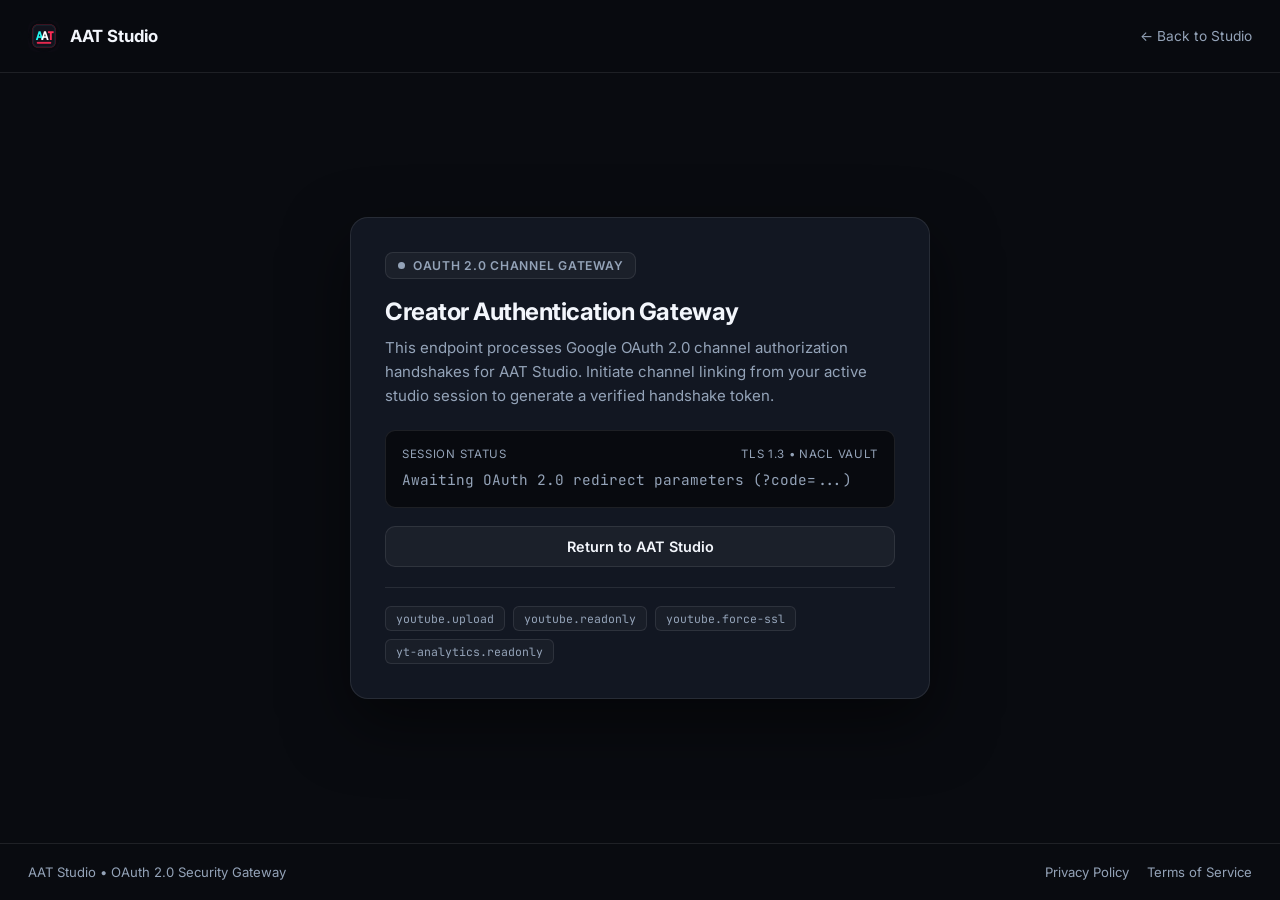
==== commit e7116343: "Restore clean AAT Studio layout without AI-ish gradients or emojis" ====
--- a/callback/index.html
+++ b/callback/index.html
@@ -1,57 +1,34 @@
 <!DOCTYPE html>
 <html lang="en">
 <head>
-  <meta charset="UTF-8">
-  <meta name="viewport" content="width=device-width, initial-scale=1.0">
-  <title>AAT — Workstation Session Handshake</title>
-  <meta name="robots" content="noindex, nofollow">
-  <meta name="theme-color" content="#0d0d0c">
-  <link rel="icon" type="image/png" href="/aat_app_icon.png">
-  <link rel="preconnect" href="https://fonts.googleapis.com">
-  <link rel="preconnect" href="https://fonts.gstatic.com" crossorigin>
-  <link href="https://fonts.googleapis.com/css2?family=IBM+Plex+Mono:wght@400;500;600&amp;family=Space+Grotesk:wght@500;600;700&amp;display=swap" rel="stylesheet">
+  <meta charset="UTF-8" />
+  <meta name="viewport" content="width=device-width, initial-scale=1.0" />
+  <title>Creator Authentication Gateway — AAT Studio</title>
+  <meta name="robots" content="noindex, nofollow" />
+  <link rel="icon" type="image/png" href="/aat_app_icon.png" />
+  <link rel="preconnect" href="https://fonts.googleapis.com" />
+  <link rel="preconnect" href="https://fonts.gstatic.com" crossorigin />
+  <link href="https://fonts.googleapis.com/css2?family=Inter:wght@400;500;600;700;800&amp;family=JetBrains+Mono:wght@400;500;600&amp;display=swap" rel="stylesheet" />
   <style>
     @layer reset, base, theme, components, utilities;
 
     @layer reset {
-      html, body, div, span, header, main, footer, section, article,
-      h1, h2, p, pre, code, button, a, svg, strong {
+      html, body, div, span, header, main, footer, h1, p, a, img, button, code, pre {
         box-sizing: border-box;
         margin: 0;
         padding: 0;
       }
-
-      button {
-        font: inherit;
-        color: inherit;
-        background: none;
-        border: none;
-        cursor: pointer;
-        touch-action: manipulation;
-      }
-
-      a {
-        color: inherit;
-        text-decoration: none;
-      }
     }
 
     @layer theme {
       :root {
-        --bg-obsidian: #0d0d0c;
-        --bg-panel: #141412;
-        --bg-well: #090908;
-        --ink-primary: #f3efe6;
-        --ink-secondary: #a6a196;
-        --ink-muted: #6e6a61;
-        --hairline: #282723;
-        --hairline-strong: #3b3933;
-        --signal-vermilion: #ff3d1f;
-        --signal-amber: #e6a832;
-        --signal-jade: #2fba78;
-        --state-color: #e6a832;
-        --font-sans: 'Space Grotesk', -apple-system, BlinkMacSystemFont, sans-serif;
-        --font-mono: 'IBM Plex Mono', monospace;
+        --bg: #090b10;
+        --card: #121722;
+        --border: rgba(255, 255, 255, 0.09);
+        --text: #f3f6fc;
+        --muted: #94a3b8;
+        --accent: #ff5545;
+        --emerald: #10b981;
       }
     }
 
@@ -62,261 +39,324 @@
         }
       }
 
-      html {
-        background-color: var(--bg-obsidian);
-        color: var(--ink-primary);
-        font-family: var(--font-sans);
-        line-height: 1.5;
-        color-scheme: dark;
-      }
-
       body {
+        font-family: 'Inter', -apple-system, BlinkMacSystemFont, sans-serif;
+        background-color: var(--bg);
+        color: var(--text);
         min-height: 100dvh;
         display: flex;
         flex-direction: column;
         justify-content: space-between;
       }
 
+      a {
+        color: inherit;
+        text-decoration: none;
+      }
+
       :focus-visible {
-        outline: 2px solid var(--signal-vermilion);
+        outline: 2px solid var(--accent);
         outline-offset: 2px;
       }
     }
 
     @layer components {
-      .masthead {
+      .topbar {
+        padding: 20px 28px;
         display: flex;
         align-items: center;
         justify-content: space-between;
-        padding-block: 0.75rem;
-        padding-inline: clamp(1rem, 3vw, 2rem);
-        border-block-end: 1px solid var(--hairline);
-        background-color: var(--bg-panel);
-        font-family: var(--font-mono);
-        font-size: 0.74rem;
-      }
-
-      .stage-center {
+        border-bottom: 1px solid var(--border);
+        background: rgba(9, 11, 16, 0.85);
+        backdrop-filter: blur(14px);
+      }
+
+      .brand {
+        display: inline-flex;
+        align-items: center;
+        gap: 10px;
+        font-weight: 700;
+        font-size: 1.05rem;
+      }
+
+      .brand img {
+        width: 32px;
+        height: 32px;
+        border-radius: 8px;
+      }
+
+      .main-wrap {
         flex: 1;
         display: flex;
         align-items: center;
         justify-content: center;
-        padding: 1.5rem;
-      }
-
-      .terminal-sheet {
+        padding: 32px 20px;
+      }
+
+      .gateway-card {
         width: 100%;
         max-width: 580px;
-        border: 1px solid var(--hairline-strong);
-        background-color: var(--bg-panel);
-        box-shadow: 0 24px 64px rgba(0, 0, 0, 0.7);
-      }
-
-      .terminal-sheet:has(pre:focus-visible) {
-        border-color: var(--signal-vermilion);
-      }
-
-      .sheet-bar {
-        display: flex;
-        align-items: center;
-        justify-content: space-between;
-        padding: 0.7rem 1.15rem;
-        border-block-end: 1px solid var(--hairline);
-        font-family: var(--font-mono);
-        font-size: 0.7rem;
+        background: var(--card);
+        border: 1px solid var(--border);
+        border-radius: 18px;
+        padding: 34px;
+        box-shadow: 0 24px 64px rgba(0, 0, 0, 0.5);
+      }
+
+      .status-pill {
+        display: inline-flex;
+        align-items: center;
+        gap: 8px;
+        font-size: 0.76rem;
+        font-weight: 600;
         text-transform: uppercase;
         letter-spacing: 0.06em;
-        color: var(--ink-secondary);
-      }
-
-      .status-pill {
-        display: inline-flex;
-        align-items: center;
-        gap: 0.45rem;
-        color: var(--state-color);
-      }
-
-      .status-dot {
-        width: 0.45rem;
-        height: 0.45rem;
-        border-radius: 999px;
-        background-color: var(--state-color);
-      }
-
-      .sheet-body {
-        padding: 1.5rem;
-        display: flex;
-        flex-direction: column;
-        gap: 1.15rem;
-      }
-
-      .sheet-title {
-        font-size: 1.35rem;
-        font-weight: 600;
+        padding: 5px 12px;
+        border-radius: 8px;
+        margin-bottom: 18px;
+        background: rgba(255, 255, 255, 0.04);
+        border: 1px solid var(--border);
+        color: var(--muted);
+      }
+
+      .status-pill.verified {
+        background: rgba(16, 185, 129, 0.12);
+        border-color: rgba(16, 185, 129, 0.35);
+        color: #6ee7b7;
+      }
+
+      .status-pill.error {
+        background: rgba(239, 68, 68, 0.12);
+        border-color: rgba(239, 68, 68, 0.35);
+        color: #fca5a5;
+      }
+
+      .dot {
+        width: 7px;
+        height: 7px;
+        border-radius: 50%;
+        background: currentColor;
+      }
+
+      h1 {
+        font-size: 1.5rem;
+        font-weight: 700;
         letter-spacing: -0.02em;
-      }
-
-      .sheet-desc {
-        font-size: 0.88rem;
-        color: var(--ink-secondary);
+        margin-bottom: 10px;
+      }
+
+      p.desc {
+        color: var(--muted);
+        font-size: 0.94rem;
         line-height: 1.6;
-      }
-
-      .payload-well {
-        display: none;
-        flex-direction: column;
-        gap: 0.65rem;
-      }
-
-      .payload-well[data-visible="true"] {
-        display: flex;
-      }
-
-      .payload-label {
-        font-family: var(--font-mono);
-        font-size: 0.68rem;
+        margin-bottom: 22px;
+      }
+
+      .cmd-container {
+        background: #080a0f;
+        border: 1px solid var(--border);
+        border-radius: 10px;
+        padding: 16px;
+        margin-bottom: 16px;
+      }
+
+      .cmd-label {
+        font-size: 0.72rem;
         text-transform: uppercase;
         letter-spacing: 0.06em;
-        color: var(--ink-muted);
-      }
-
-      .payload-pre {
-        padding: 0.95rem;
-        border: 1px solid var(--hairline-strong);
-        background-color: var(--bg-well);
-        font-family: var(--font-mono);
-        font-size: 0.78rem;
-        color: var(--signal-jade);
-        overflow-x: auto;
-        white-space: pre-wrap;
+        color: var(--muted);
+        margin-bottom: 8px;
+        display: flex;
+        justify-content: space-between;
+      }
+
+      code.cmd-box {
+        display: block;
+        font-family: 'JetBrains Mono', monospace;
+        font-size: 0.9rem;
+        color: #6ee7b7;
         word-break: break-all;
-      }
-
-      .action-row {
+        line-height: 1.5;
+        user-select: all;
+      }
+
+      .btn-row {
         display: flex;
         flex-wrap: wrap;
-        gap: 0.65rem;
-        padding-block-start: 0.4rem;
-      }
-
-      .studio-btn {
+        gap: 12px;
+        margin-top: 18px;
+      }
+
+      .btn {
         display: inline-flex;
         align-items: center;
         justify-content: center;
-        gap: 0.45rem;
-        padding: 0.55rem 1rem;
-        border: 1px solid var(--hairline-strong);
-        background-color: #1d1d1a;
-        font-family: var(--font-mono);
-        font-size: 0.74rem;
-        text-transform: uppercase;
-        letter-spacing: 0.04em;
-      }
-
-      .studio-btn-primary {
-        background-color: var(--signal-vermilion);
-        border-color: var(--signal-vermilion);
-        color: #0d0d0c;
+        gap: 8px;
+        padding: 11px 18px;
+        border-radius: 10px;
         font-weight: 600;
-      }
-
-      .studio-footer {
+        font-size: 0.9rem;
+        cursor: pointer;
+        border: 1px solid transparent;
+      }
+
+      .btn-primary {
+        flex: 1;
+        background: var(--emerald);
+        color: #fff;
+      }
+
+      .btn-ghost {
+        background: rgba(255, 255, 255, 0.04);
+        border-color: var(--border);
+        color: var(--text);
+      }
+
+      .btn-ghost:hover {
+        background: rgba(255, 255, 255, 0.08);
+      }
+
+      .scope-list {
+        display: flex;
+        flex-wrap: wrap;
+        gap: 8px;
+        margin-top: 20px;
+        padding-top: 18px;
+        border-top: 1px solid var(--border);
+      }
+
+      .scope-chip {
+        font-family: 'JetBrains Mono', monospace;
+        font-size: 0.72rem;
+        padding: 4px 10px;
+        border-radius: 6px;
+        background: rgba(255, 255, 255, 0.03);
+        border: 1px solid var(--border);
+        color: var(--muted);
+      }
+
+      footer {
+        padding: 20px 28px;
+        border-top: 1px solid var(--border);
+        font-size: 0.82rem;
+        color: var(--muted);
         display: flex;
         justify-content: space-between;
-        padding: 1rem clamp(1rem, 3vw, 2rem);
-        border-block-start: 1px solid var(--hairline);
-        background-color: var(--bg-panel);
-        font-family: var(--font-mono);
-        font-size: 0.7rem;
-        color: var(--ink-muted);
+        flex-wrap: wrap;
+        gap: 12px;
+      }
+
+      footer a:hover {
+        color: var(--text);
       }
     }
   </style>
 </head>
 <body>
-  <header class="masthead">
-    <span>AAT // WORKSTATION HANDSHAKE RELAY</span>
-    <a href="/">← Return to 9:16 Mastering Deck</a>
+  <header class="topbar">
+    <a href="/" class="brand">
+      <img src="/aat_app_icon.png" alt="AAT Studio" />
+      <span>AAT Studio</span>
+    </a>
+    <a href="/" style="font-size:0.86rem; color:var(--muted);">← Back to Studio</a>
   </header>
 
-  <main class="stage-center">
-    <section class="terminal-sheet" id="relay-sheet" aria-labelledby="sheet-heading">
-      <div class="sheet-bar">
-        <span>OAUTH 2.0 LOOPBACK // CLIENT-SIDE BUFFER</span>
-        <span class="status-pill">
-          <span class="status-dot" aria-hidden="true"></span>
-          <span id="relay-badge-text">STANDBY</span>
-        </span>
+  <main class="main-wrap">
+    <div class="gateway-card">
+      <div id="statusBadge" class="status-pill">
+        <span class="dot" aria-hidden="true"></span>
+        <span id="statusText">OAuth 2.0 Channel Gateway</span>
       </div>
-
-      <div class="sheet-body">
-        <h1 class="sheet-title" id="sheet-heading">Awaiting Authorization Payload</h1>
-        <p class="sheet-desc" id="sheet-desc">
-          No active OAuth 2.0 parameter was detected in the current URL. Start a channel handshake from your studio controller to populate this buffer.
-        </p>
-
-        <div class="payload-well" id="payload-well" data-visible="false">
-          <span class="payload-label" id="payload-label">Workstation Relay Command</span>
-          <pre class="payload-pre" tabindex="0"><code id="payload-code"></code></pre>
+      <h1 id="heading">Creator Authentication Gateway</h1>
+      <p id="desc" class="desc">
+        This endpoint processes Google OAuth 2.0 channel authorization handshakes for AAT Studio. Initiate channel linking from your active studio session to generate a verified handshake token.
+      </p>
+
+      <div id="dynamicArea">
+        <div class="cmd-container">
+          <div class="cmd-label">
+            <span>Session Status</span>
+            <span>TLS 1.3 • NaCl Vault</span>
+          </div>
+          <code class="cmd-box" style="color:#94a3b8;">Awaiting OAuth 2.0 redirect parameters (?code=...)</code>
         </div>
-
-        <div class="action-row">
-          <button type="button" class="studio-btn studio-btn-primary" id="copy-cmd-btn" hidden>
-            Copy Command Payload
-          </button>
-          <a href="/" class="studio-btn">Open Mastering Workbench</a>
+        <div class="btn-row">
+          <a href="/" class="btn btn-ghost" style="width:100%;">Return to AAT Studio</a>
         </div>
       </div>
-    </section>
+
+      <div class="scope-list">
+        <span class="scope-chip">youtube.upload</span>
+        <span class="scope-chip">youtube.readonly</span>
+        <span class="scope-chip">youtube.force-ssl</span>
+        <span class="scope-chip">yt-analytics.readonly</span>
+      </div>
+    </div>
   </main>
 
-  <footer class="studio-footer">
-    <span>ZERO SERVER TELEMETRY // PARSED IN LOCAL BROWSER MEMORY</span>
-    <span><a href="/privacy.html">Privacy</a> · <a href="/terms.html">Terms</a></span>
+  <footer>
+    <span>AAT Studio • OAuth 2.0 Security Gateway</span>
+    <div style="display:flex; gap:18px;">
+      <a href="/privacy.html">Privacy Policy</a>
+      <a href="/terms.html">Terms of Service</a>
+    </div>
   </footer>
 
-  <script type="module">
-    const params = new URLSearchParams(window.location.search);
-    const code = params.get('code');
-    const error = params.get('error');
-
-    const sheet = document.getElementById('relay-sheet');
-    const badgeText = document.getElementById('relay-badge-text');
-    const heading = document.getElementById('sheet-heading');
-    const desc = document.getElementById('sheet-desc');
-    const well = document.getElementById('payload-well');
-    const codeEl = document.getElementById('payload-code');
-    const copyBtn = document.getElementById('copy-cmd-btn');
-
-    let payloadValue = '';
-
-    if (code) {
-      payloadValue = `/youtube ${code}`;
-      sheet.style.setProperty('--state-color', '#2fba78');
-      badgeText.textContent = 'HANDSHAKE VERIFIED';
-      heading.textContent = 'Session Token Ready';
-      desc.textContent = 'Copy the formatted workstation command below and paste it into your operator console to complete the token exchange.';
-      well.dataset.visible = 'true';
-      codeEl.textContent = payloadValue;
-      copyBtn.hidden = false;
-    } else if (error) {
-      sheet.style.setProperty('--state-color', '#ff3d1f');
-      badgeText.textContent = 'HANDSHAKE DECLINED';
-      heading.textContent = 'Authorization Interrupted';
-      desc.textContent = 'The provider returned an error response during the redirect flow.';
-      well.dataset.visible = 'true';
-      codeEl.textContent = `ERROR: ${error}`;
-    }
-
-    copyBtn.addEventListener('click', () => {
-      if (!payloadValue) return;
-      navigator.clipboard.writeText(payloadValue).then(() => {
-        copyBtn.textContent = 'Copied to Clipboard ✓';
-        setTimeout(() => {
-          copyBtn.textContent = 'Copy Command Payload';
-        }, 2000);
-      });
-    });
+  <script>
+    (function () {
+      const params = new URLSearchParams(window.location.search);
+      const code = params.get("code");
+      const error = params.get("error");
+      const state = params.get("state") || "studio_session";
+
+      const badge = document.getElementById("statusBadge");
+      const statusText = document.getElementById("statusText");
+      const heading = document.getElementById("heading");
+      const desc = document.getElementById("desc");
+      const area = document.getElementById("dynamicArea");
+
+      if (error) {
+        badge.className = "status-pill error";
+        statusText.textContent = "Authorization Declined";
+        heading.textContent = "OAuth Handshake Cancelled";
+        desc.textContent = "Google returned an authorization error (" + error + "). Start a fresh authorization link from your studio session whenever you are ready.";
+        area.innerHTML = '<div class="btn-row"><a href="/" class="btn btn-ghost" style="width:100%;">Return to AAT Studio</a></div>';
+        return;
+      }
+
+      if (code) {
+        const cmd = "/youtube " + code;
+        badge.className = "status-pill verified";
+        statusText.textContent = "OAuth 2.0 Handshake Verified";
+        heading.textContent = "YouTube Channel Handshake Ready";
+        desc.textContent = "Your single-use authorization token has been verified. Copy the studio command below to complete encrypted token storage:";
+
+        area.innerHTML =
+          '<div class="cmd-container">' +
+            '<div class="cmd-label"><span>Studio Handshake Command</span><span>State: ' + state.replace(/[^a-zA-Z0-9_-]/g, "") + '</span></div>' +
+            '<code class="cmd-box" id="cmdBox"></code>' +
+          '</div>' +
+          '<div class="btn-row">' +
+            '<button type="button" class="btn btn-primary" id="copyCmdBtn">Copy Handshake Command</button>' +
+            '<button type="button" class="btn btn-ghost" id="copyRawBtn">Copy Raw Code</button>' +
+          '</div>';
+
+        document.getElementById("cmdBox").textContent = cmd;
+        const copyCmdBtn = document.getElementById("copyCmdBtn");
+        const copyRawBtn = document.getElementById("copyRawBtn");
+
+        copyCmdBtn.addEventListener("click", function () {
+          navigator.clipboard.writeText(cmd);
+          copyCmdBtn.textContent = "Copied Handshake Command";
+          setTimeout(function () { copyCmdBtn.textContent = "Copy Handshake Command"; }, 2500);
+        });
+        copyRawBtn.addEventListener("click", function () {
+          navigator.clipboard.writeText(code);
+          copyRawBtn.textContent = "Raw Code Copied";
+          setTimeout(function () { copyRawBtn.textContent = "Copy Raw Code"; }, 2500);
+        });
+      }
+    })();
   </script>
 </body>
 </html>
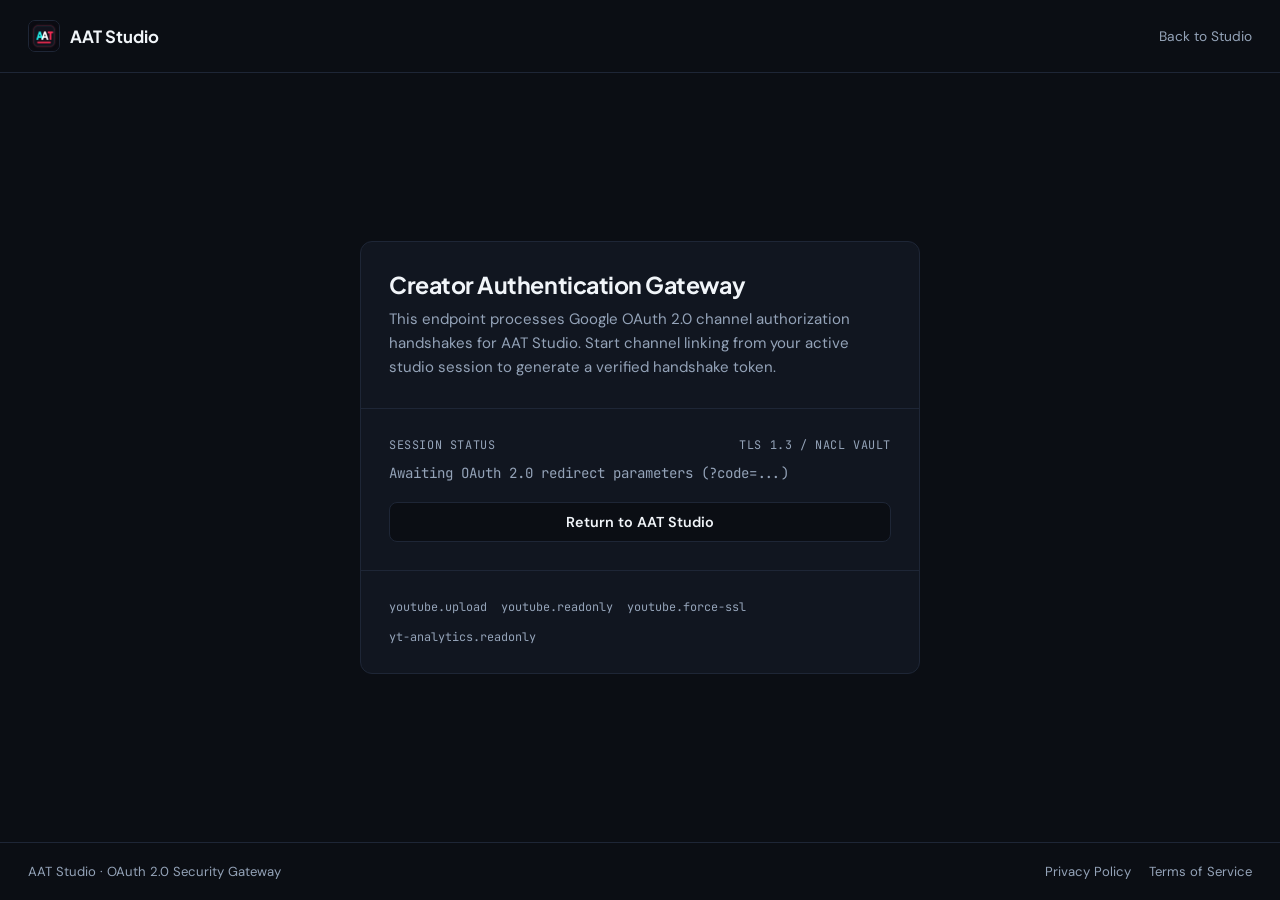
==== commit dad3e13f: "Remove all AI-ish gradients, badges, glass blur, icon tiles, nested cards, green dots, Inter font, a" ====
--- a/callback/index.html
+++ b/callback/index.html
@@ -3,12 +3,12 @@
 <head>
   <meta charset="UTF-8" />
   <meta name="viewport" content="width=device-width, initial-scale=1.0" />
-  <title>Creator Authentication Gateway — AAT Studio</title>
+  <title>Creator Authentication Gateway | AAT Studio</title>
   <meta name="robots" content="noindex, nofollow" />
   <link rel="icon" type="image/png" href="/aat_app_icon.png" />
   <link rel="preconnect" href="https://fonts.googleapis.com" />
   <link rel="preconnect" href="https://fonts.gstatic.com" crossorigin />
-  <link href="https://fonts.googleapis.com/css2?family=Inter:wght@400;500;600;700;800&amp;family=JetBrains+Mono:wght@400;500;600&amp;display=swap" rel="stylesheet" />
+  <link href="https://fonts.googleapis.com/css2?family=DM+Sans:wght@400;500;600&amp;family=JetBrains+Mono:wght@400;500;600&amp;family=Plus+Jakarta+Sans:wght@600;700;800&amp;display=swap" rel="stylesheet" />
   <style>
     @layer reset, base, theme, components, utilities;
 
@@ -22,13 +22,15 @@
 
     @layer theme {
       :root {
-        --bg: #090b10;
-        --card: #121722;
-        --border: rgba(255, 255, 255, 0.09);
-        --text: #f3f6fc;
+        --bg: #0b0e14;
+        --surface: #111620;
+        --border: #1e2636;
+        --text: #f1f5f9;
         --muted: #94a3b8;
         --accent: #ff5545;
-        --emerald: #10b981;
+        --font-display: 'Plus Jakarta Sans', -apple-system, BlinkMacSystemFont, sans-serif;
+        --font-body: 'DM Sans', -apple-system, BlinkMacSystemFont, sans-serif;
+        --font-mono: 'JetBrains Mono', monospace;
       }
     }
 
@@ -40,7 +42,7 @@
       }
 
       body {
-        font-family: 'Inter', -apple-system, BlinkMacSystemFont, sans-serif;
+        font-family: var(--font-body);
         background-color: var(--bg);
         color: var(--text);
         min-height: 100dvh;
@@ -49,6 +51,10 @@
         justify-content: space-between;
       }
 
+      h1 {
+        font-family: var(--font-display);
+      }
+
       a {
         color: inherit;
         text-decoration: none;
@@ -67,14 +73,14 @@
         align-items: center;
         justify-content: space-between;
         border-bottom: 1px solid var(--border);
-        background: rgba(9, 11, 16, 0.85);
-        backdrop-filter: blur(14px);
+        background-color: var(--bg);
       }
 
       .brand {
         display: inline-flex;
         align-items: center;
         gap: 10px;
+        font-family: var(--font-display);
         font-weight: 700;
         font-size: 1.05rem;
       }
@@ -82,7 +88,8 @@
       .brand img {
         width: 32px;
         height: 32px;
-        border-radius: 8px;
+        border-radius: 7px;
+        border: 1px solid var(--border);
       }
 
       .main-wrap {
@@ -93,88 +100,53 @@
         padding: 32px 20px;
       }
 
-      .gateway-card {
+      .gateway-panel {
         width: 100%;
-        max-width: 580px;
-        background: var(--card);
+        max-width: 560px;
+        background-color: var(--surface);
         border: 1px solid var(--border);
-        border-radius: 18px;
-        padding: 34px;
-        box-shadow: 0 24px 64px rgba(0, 0, 0, 0.5);
-      }
-
-      .status-pill {
-        display: inline-flex;
-        align-items: center;
-        gap: 8px;
-        font-size: 0.76rem;
-        font-weight: 600;
-        text-transform: uppercase;
-        letter-spacing: 0.06em;
-        padding: 5px 12px;
-        border-radius: 8px;
-        margin-bottom: 18px;
-        background: rgba(255, 255, 255, 0.04);
-        border: 1px solid var(--border);
-        color: var(--muted);
-      }
-
-      .status-pill.verified {
-        background: rgba(16, 185, 129, 0.12);
-        border-color: rgba(16, 185, 129, 0.35);
-        color: #6ee7b7;
-      }
-
-      .status-pill.error {
-        background: rgba(239, 68, 68, 0.12);
-        border-color: rgba(239, 68, 68, 0.35);
-        color: #fca5a5;
-      }
-
-      .dot {
-        width: 7px;
-        height: 7px;
-        border-radius: 50%;
-        background: currentColor;
+        border-radius: 12px;
+        overflow: hidden;
+      }
+
+      .panel-section {
+        padding: 28px;
+        border-bottom: 1px solid var(--border);
+      }
+
+      .panel-section:last-child {
+        border-bottom: none;
       }
 
       h1 {
-        font-size: 1.5rem;
+        font-size: 1.45rem;
         font-weight: 700;
         letter-spacing: -0.02em;
-        margin-bottom: 10px;
+        margin-bottom: 8px;
       }
 
       p.desc {
         color: var(--muted);
         font-size: 0.94rem;
         line-height: 1.6;
-        margin-bottom: 22px;
-      }
-
-      .cmd-container {
-        background: #080a0f;
-        border: 1px solid var(--border);
-        border-radius: 10px;
-        padding: 16px;
-        margin-bottom: 16px;
       }
 
       .cmd-label {
-        font-size: 0.72rem;
+        font-family: var(--font-mono);
+        font-size: 0.74rem;
         text-transform: uppercase;
-        letter-spacing: 0.06em;
+        letter-spacing: 0.05em;
         color: var(--muted);
-        margin-bottom: 8px;
+        margin-bottom: 10px;
         display: flex;
         justify-content: space-between;
       }
 
       code.cmd-box {
         display: block;
-        font-family: 'JetBrains Mono', monospace;
-        font-size: 0.9rem;
-        color: #6ee7b7;
+        font-family: var(--font-mono);
+        font-size: 0.88rem;
+        color: var(--text);
         word-break: break-all;
         line-height: 1.5;
         user-select: all;
@@ -191,47 +163,32 @@
         display: inline-flex;
         align-items: center;
         justify-content: center;
-        gap: 8px;
-        padding: 11px 18px;
-        border-radius: 10px;
+        padding: 10px 18px;
+        border-radius: 8px;
         font-weight: 600;
         font-size: 0.9rem;
         cursor: pointer;
-        border: 1px solid transparent;
+        border: 1px solid var(--border);
       }
 
       .btn-primary {
         flex: 1;
-        background: var(--emerald);
+        background-color: var(--accent);
+        border-color: var(--accent);
         color: #fff;
       }
 
       .btn-ghost {
-        background: rgba(255, 255, 255, 0.04);
-        border-color: var(--border);
+        background-color: var(--bg);
         color: var(--text);
       }
 
-      .btn-ghost:hover {
-        background: rgba(255, 255, 255, 0.08);
-      }
-
-      .scope-list {
+      .scope-row {
         display: flex;
         flex-wrap: wrap;
-        gap: 8px;
-        margin-top: 20px;
-        padding-top: 18px;
-        border-top: 1px solid var(--border);
-      }
-
-      .scope-chip {
-        font-family: 'JetBrains Mono', monospace;
-        font-size: 0.72rem;
-        padding: 4px 10px;
-        border-radius: 6px;
-        background: rgba(255, 255, 255, 0.03);
-        border: 1px solid var(--border);
+        gap: 14px;
+        font-family: var(--font-mono);
+        font-size: 0.74rem;
         color: var(--muted);
       }
 
@@ -258,44 +215,42 @@
       <img src="/aat_app_icon.png" alt="AAT Studio" />
       <span>AAT Studio</span>
     </a>
-    <a href="/" style="font-size:0.86rem; color:var(--muted);">← Back to Studio</a>
+    <a href="/" style="font-size:0.86rem; color:var(--muted);">Back to Studio</a>
   </header>
 
   <main class="main-wrap">
-    <div class="gateway-card">
-      <div id="statusBadge" class="status-pill">
-        <span class="dot" aria-hidden="true"></span>
-        <span id="statusText">OAuth 2.0 Channel Gateway</span>
+    <div class="gateway-panel">
+      <div class="panel-section">
+        <h1 id="heading">Creator Authentication Gateway</h1>
+        <p id="desc" class="desc">
+          This endpoint processes Google OAuth 2.0 channel authorization handshakes for AAT Studio. Start channel linking from your active studio session to generate a verified handshake token.
+        </p>
       </div>
-      <h1 id="heading">Creator Authentication Gateway</h1>
-      <p id="desc" class="desc">
-        This endpoint processes Google OAuth 2.0 channel authorization handshakes for AAT Studio. Initiate channel linking from your active studio session to generate a verified handshake token.
-      </p>
-
-      <div id="dynamicArea">
-        <div class="cmd-container">
-          <div class="cmd-label">
-            <span>Session Status</span>
-            <span>TLS 1.3 • NaCl Vault</span>
-          </div>
-          <code class="cmd-box" style="color:#94a3b8;">Awaiting OAuth 2.0 redirect parameters (?code=...)</code>
+
+      <div class="panel-section" id="dynamicArea">
+        <div class="cmd-label">
+          <span>Session Status</span>
+          <span>TLS 1.3 / NaCl Vault</span>
         </div>
+        <code class="cmd-box" style="color:var(--muted);">Awaiting OAuth 2.0 redirect parameters (?code=...)</code>
         <div class="btn-row">
           <a href="/" class="btn btn-ghost" style="width:100%;">Return to AAT Studio</a>
         </div>
       </div>
 
-      <div class="scope-list">
-        <span class="scope-chip">youtube.upload</span>
-        <span class="scope-chip">youtube.readonly</span>
-        <span class="scope-chip">youtube.force-ssl</span>
-        <span class="scope-chip">yt-analytics.readonly</span>
+      <div class="panel-section">
+        <div class="scope-row">
+          <span>youtube.upload</span>
+          <span>youtube.readonly</span>
+          <span>youtube.force-ssl</span>
+          <span>yt-analytics.readonly</span>
+        </div>
       </div>
     </div>
   </main>
 
   <footer>
-    <span>AAT Studio • OAuth 2.0 Security Gateway</span>
+    <span>AAT Studio · OAuth 2.0 Security Gateway</span>
     <div style="display:flex; gap:18px;">
       <a href="/privacy.html">Privacy Policy</a>
       <a href="/terms.html">Terms of Service</a>
@@ -309,33 +264,25 @@
       const error = params.get("error");
       const state = params.get("state") || "studio_session";
 
-      const badge = document.getElementById("statusBadge");
-      const statusText = document.getElementById("statusText");
       const heading = document.getElementById("heading");
       const desc = document.getElementById("desc");
       const area = document.getElementById("dynamicArea");
 
       if (error) {
-        badge.className = "status-pill error";
-        statusText.textContent = "Authorization Declined";
         heading.textContent = "OAuth Handshake Cancelled";
         desc.textContent = "Google returned an authorization error (" + error + "). Start a fresh authorization link from your studio session whenever you are ready.";
-        area.innerHTML = '<div class="btn-row"><a href="/" class="btn btn-ghost" style="width:100%;">Return to AAT Studio</a></div>';
+        area.innerHTML = '<div class="btn-row" style="margin-top:0;"><a href="/" class="btn btn-ghost" style="width:100%;">Return to AAT Studio</a></div>';
         return;
       }
 
       if (code) {
         const cmd = "/youtube " + code;
-        badge.className = "status-pill verified";
-        statusText.textContent = "OAuth 2.0 Handshake Verified";
         heading.textContent = "YouTube Channel Handshake Ready";
         desc.textContent = "Your single-use authorization token has been verified. Copy the studio command below to complete encrypted token storage:";
 
         area.innerHTML =
-          '<div class="cmd-container">' +
-            '<div class="cmd-label"><span>Studio Handshake Command</span><span>State: ' + state.replace(/[^a-zA-Z0-9_-]/g, "") + '</span></div>' +
-            '<code class="cmd-box" id="cmdBox"></code>' +
-          '</div>' +
+          '<div class="cmd-label"><span>Studio Handshake Command</span><span>State: ' + state.replace(/[^a-zA-Z0-9_-]/g, "") + '</span></div>' +
+          '<code class="cmd-box" id="cmdBox"></code>' +
           '<div class="btn-row">' +
             '<button type="button" class="btn btn-primary" id="copyCmdBtn">Copy Handshake Command</button>' +
             '<button type="button" class="btn btn-ghost" id="copyRawBtn">Copy Raw Code</button>' +
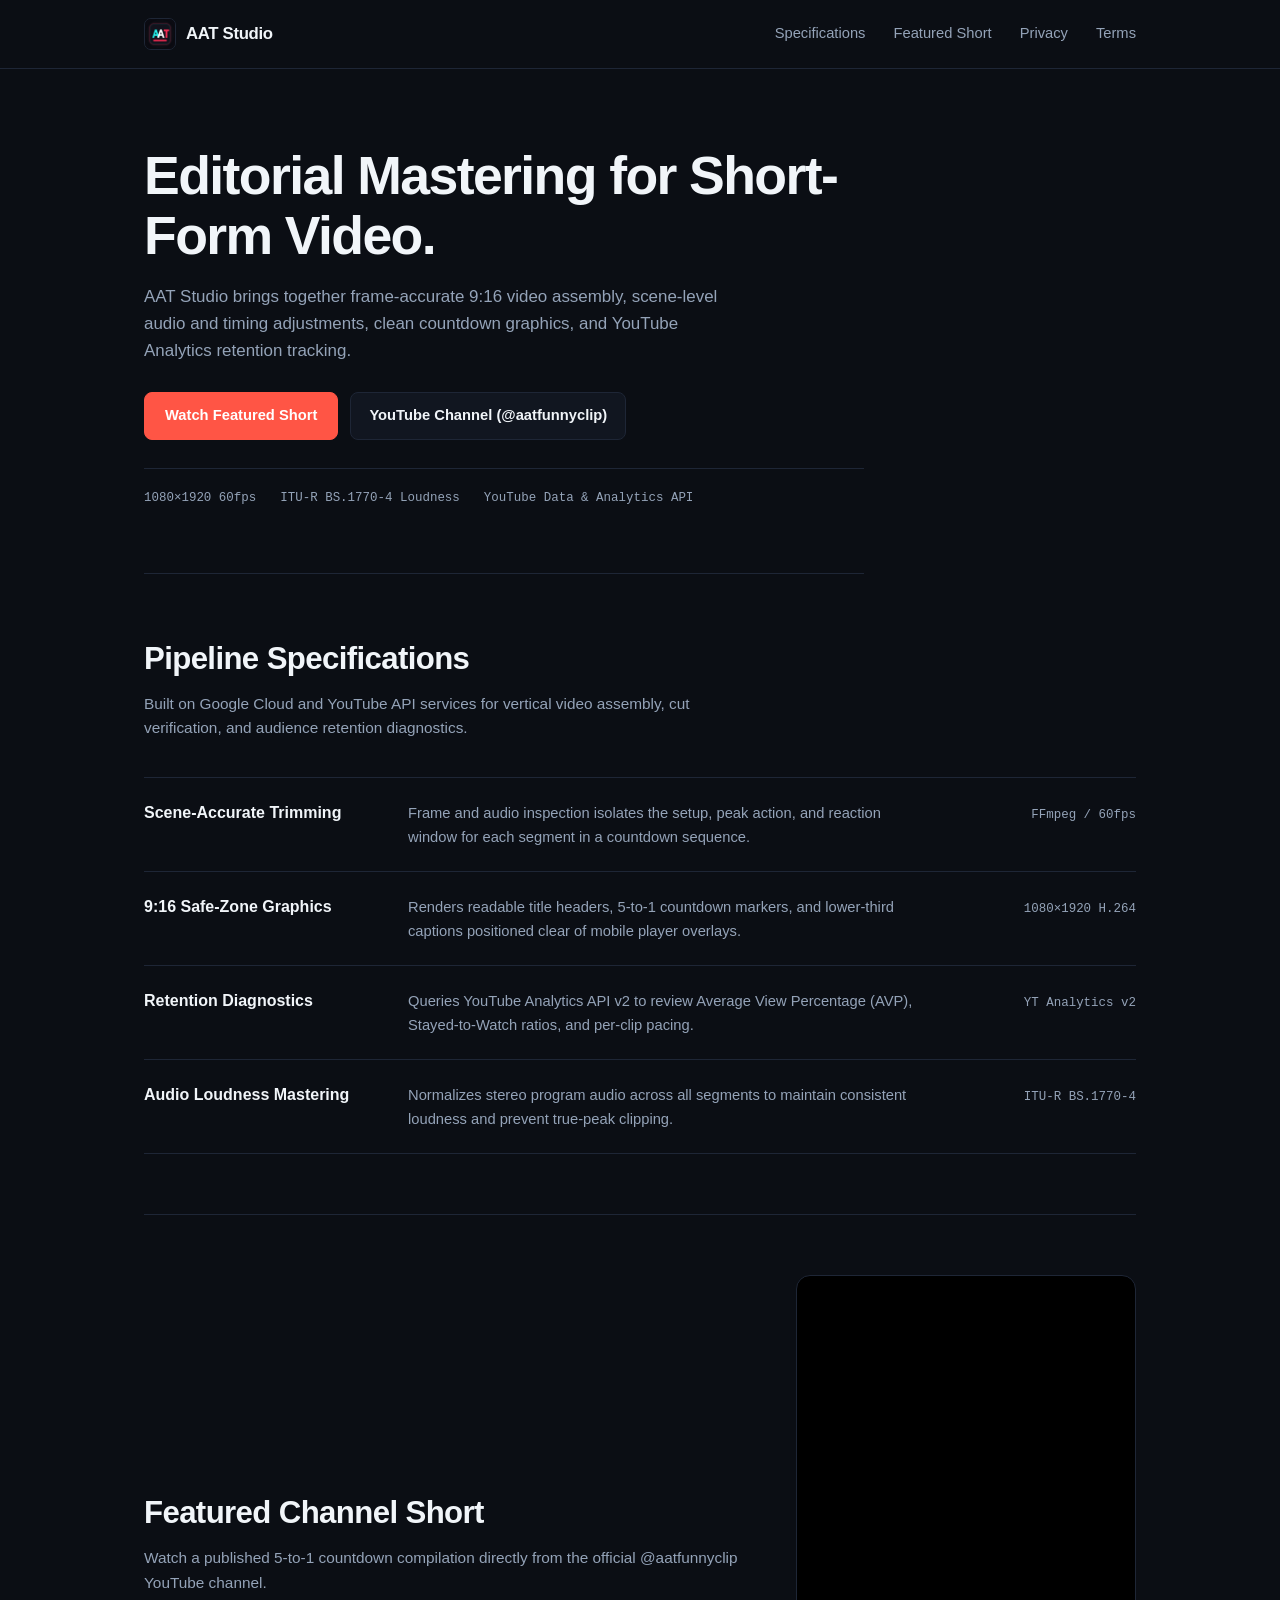
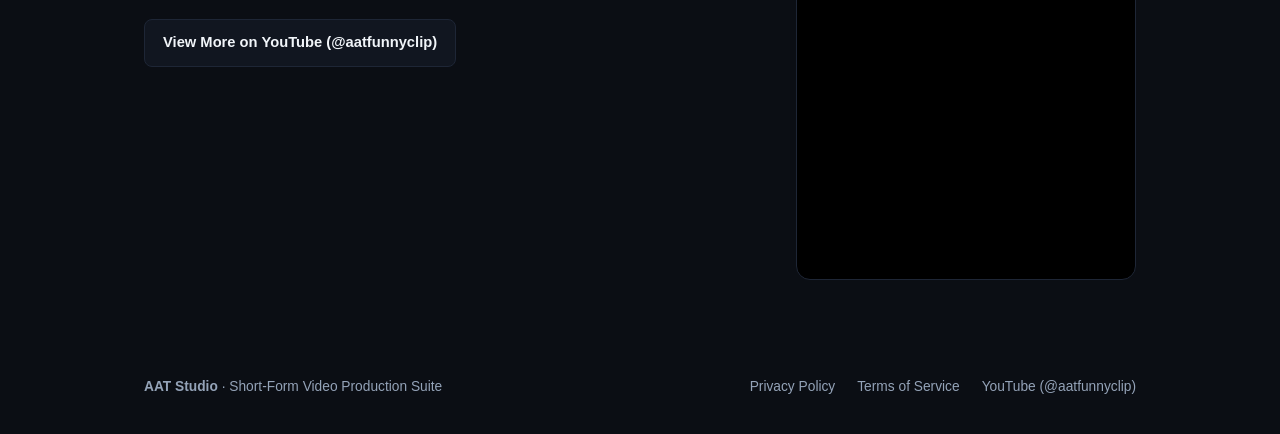
==== commit bb996acf: "Harden site security, enforce strict CSP without unsafe-inline, and make auth callback stealth-only" ====
--- a/callback/index.html
+++ b/callback/index.html
@@ -3,307 +3,35 @@
 <head>
   <meta charset="UTF-8" />
   <meta name="viewport" content="width=device-width, initial-scale=1.0" />
-  <title>Creator Authentication Gateway | AAT Studio</title>
-  <meta name="robots" content="noindex, nofollow" />
+  <meta http-equiv="Content-Security-Policy" content="default-src 'none'; script-src 'self'; style-src 'self'; img-src 'self'; connect-src 'none'; frame-src 'none'; object-src 'none'; base-uri 'none'; form-action 'none'; upgrade-insecure-requests;" />
+  <meta http-equiv="X-Content-Type-Options" content="nosniff" />
+  <meta http-equiv="Cache-Control" content="no-store, no-cache, must-revalidate" />
+  <meta http-equiv="Permissions-Policy" content="camera=(), microphone=(), geolocation=(), payment=(), usb=()" />
+  <meta name="referrer" content="no-referrer" />
+  <meta name="robots" content="noindex, nofollow, noarchive" />
+  <title>AAT Studio</title>
   <link rel="icon" type="image/png" href="/aat_app_icon.png" />
-  <link rel="preconnect" href="https://fonts.googleapis.com" />
-  <link rel="preconnect" href="https://fonts.gstatic.com" crossorigin />
-  <link href="https://fonts.googleapis.com/css2?family=DM+Sans:wght@400;500;600&amp;family=JetBrains+Mono:wght@400;500;600&amp;family=Plus+Jakarta+Sans:wght@600;700;800&amp;display=swap" rel="stylesheet" />
-  <style>
-    @layer reset, base, theme, components, utilities;
+  <link rel="stylesheet" href="/callback/relay.css" />
+</head>
+<body data-ready="false">
+  <main class="gateway-panel">
+    <div class="panel-section">
+      <h1>Session Token Ready</h1>
+      <p class="desc">
+        Copy the command below to complete your session handshake:
+      </p>
+    </div>
 
-    @layer reset {
-      html, body, div, span, header, main, footer, h1, p, a, img, button, code, pre {
-        box-sizing: border-box;
-        margin: 0;
-        padding: 0;
-      }
-    }
-
-    @layer theme {
-      :root {
-        --bg: #0b0e14;
-        --surface: #111620;
-        --border: #1e2636;
-        --text: #f1f5f9;
-        --muted: #94a3b8;
-        --accent: #ff5545;
-        --font-display: 'Plus Jakarta Sans', -apple-system, BlinkMacSystemFont, sans-serif;
-        --font-body: 'DM Sans', -apple-system, BlinkMacSystemFont, sans-serif;
-        --font-mono: 'JetBrains Mono', monospace;
-      }
-    }
-
-    @layer base {
-      @media (prefers-reduced-motion: no-preference) {
-        @view-transition {
-          navigation: auto;
-        }
-      }
-
-      body {
-        font-family: var(--font-body);
-        background-color: var(--bg);
-        color: var(--text);
-        min-height: 100dvh;
-        display: flex;
-        flex-direction: column;
-        justify-content: space-between;
-      }
-
-      h1 {
-        font-family: var(--font-display);
-      }
-
-      a {
-        color: inherit;
-        text-decoration: none;
-      }
-
-      :focus-visible {
-        outline: 2px solid var(--accent);
-        outline-offset: 2px;
-      }
-    }
-
-    @layer components {
-      .topbar {
-        padding: 20px 28px;
-        display: flex;
-        align-items: center;
-        justify-content: space-between;
-        border-bottom: 1px solid var(--border);
-        background-color: var(--bg);
-      }
-
-      .brand {
-        display: inline-flex;
-        align-items: center;
-        gap: 10px;
-        font-family: var(--font-display);
-        font-weight: 700;
-        font-size: 1.05rem;
-      }
-
-      .brand img {
-        width: 32px;
-        height: 32px;
-        border-radius: 7px;
-        border: 1px solid var(--border);
-      }
-
-      .main-wrap {
-        flex: 1;
-        display: flex;
-        align-items: center;
-        justify-content: center;
-        padding: 32px 20px;
-      }
-
-      .gateway-panel {
-        width: 100%;
-        max-width: 560px;
-        background-color: var(--surface);
-        border: 1px solid var(--border);
-        border-radius: 12px;
-        overflow: hidden;
-      }
-
-      .panel-section {
-        padding: 28px;
-        border-bottom: 1px solid var(--border);
-      }
-
-      .panel-section:last-child {
-        border-bottom: none;
-      }
-
-      h1 {
-        font-size: 1.45rem;
-        font-weight: 700;
-        letter-spacing: -0.02em;
-        margin-bottom: 8px;
-      }
-
-      p.desc {
-        color: var(--muted);
-        font-size: 0.94rem;
-        line-height: 1.6;
-      }
-
-      .cmd-label {
-        font-family: var(--font-mono);
-        font-size: 0.74rem;
-        text-transform: uppercase;
-        letter-spacing: 0.05em;
-        color: var(--muted);
-        margin-bottom: 10px;
-        display: flex;
-        justify-content: space-between;
-      }
-
-      code.cmd-box {
-        display: block;
-        font-family: var(--font-mono);
-        font-size: 0.88rem;
-        color: var(--text);
-        word-break: break-all;
-        line-height: 1.5;
-        user-select: all;
-      }
-
-      .btn-row {
-        display: flex;
-        flex-wrap: wrap;
-        gap: 12px;
-        margin-top: 18px;
-      }
-
-      .btn {
-        display: inline-flex;
-        align-items: center;
-        justify-content: center;
-        padding: 10px 18px;
-        border-radius: 8px;
-        font-weight: 600;
-        font-size: 0.9rem;
-        cursor: pointer;
-        border: 1px solid var(--border);
-      }
-
-      .btn-primary {
-        flex: 1;
-        background-color: var(--accent);
-        border-color: var(--accent);
-        color: #fff;
-      }
-
-      .btn-ghost {
-        background-color: var(--bg);
-        color: var(--text);
-      }
-
-      .scope-row {
-        display: flex;
-        flex-wrap: wrap;
-        gap: 14px;
-        font-family: var(--font-mono);
-        font-size: 0.74rem;
-        color: var(--muted);
-      }
-
-      footer {
-        padding: 20px 28px;
-        border-top: 1px solid var(--border);
-        font-size: 0.82rem;
-        color: var(--muted);
-        display: flex;
-        justify-content: space-between;
-        flex-wrap: wrap;
-        gap: 12px;
-      }
-
-      footer a:hover {
-        color: var(--text);
-      }
-    }
-  </style>
-</head>
-<body>
-  <header class="topbar">
-    <a href="/" class="brand">
-      <img src="/aat_app_icon.png" alt="AAT Studio" />
-      <span>AAT Studio</span>
-    </a>
-    <a href="/" style="font-size:0.86rem; color:var(--muted);">Back to Studio</a>
-  </header>
-
-  <main class="main-wrap">
-    <div class="gateway-panel">
-      <div class="panel-section">
-        <h1 id="heading">Creator Authentication Gateway</h1>
-        <p id="desc" class="desc">
-          This endpoint processes Google OAuth 2.0 channel authorization handshakes for AAT Studio. Start channel linking from your active studio session to generate a verified handshake token.
-        </p>
-      </div>
-
-      <div class="panel-section" id="dynamicArea">
-        <div class="cmd-label">
-          <span>Session Status</span>
-          <span>TLS 1.3 / NaCl Vault</span>
-        </div>
-        <code class="cmd-box" style="color:var(--muted);">Awaiting OAuth 2.0 redirect parameters (?code=...)</code>
-        <div class="btn-row">
-          <a href="/" class="btn btn-ghost" style="width:100%;">Return to AAT Studio</a>
-        </div>
-      </div>
-
-      <div class="panel-section">
-        <div class="scope-row">
-          <span>youtube.upload</span>
-          <span>youtube.readonly</span>
-          <span>youtube.force-ssl</span>
-          <span>yt-analytics.readonly</span>
-        </div>
+    <div class="panel-section">
+      <div class="cmd-label">Session Command</div>
+      <code class="cmd-box" id="cmdBox"></code>
+      <div class="btn-row">
+        <button type="button" class="btn btn-primary" id="copyCmdBtn">Copy Command</button>
+        <button type="button" class="btn btn-ghost" id="copyRawBtn">Copy Raw Code</button>
       </div>
     </div>
   </main>
 
-  <footer>
-    <span>AAT Studio · OAuth 2.0 Security Gateway</span>
-    <div style="display:flex; gap:18px;">
-      <a href="/privacy.html">Privacy Policy</a>
-      <a href="/terms.html">Terms of Service</a>
-    </div>
-  </footer>
-
-  <script>
-    (function () {
-      const params = new URLSearchParams(window.location.search);
-      const code = params.get("code");
-      const error = params.get("error");
-      const state = params.get("state") || "studio_session";
-
-      const heading = document.getElementById("heading");
-      const desc = document.getElementById("desc");
-      const area = document.getElementById("dynamicArea");
-
-      if (error) {
-        heading.textContent = "OAuth Handshake Cancelled";
-        desc.textContent = "Google returned an authorization error (" + error + "). Start a fresh authorization link from your studio session whenever you are ready.";
-        area.innerHTML = '<div class="btn-row" style="margin-top:0;"><a href="/" class="btn btn-ghost" style="width:100%;">Return to AAT Studio</a></div>';
-        return;
-      }
-
-      if (code) {
-        const cmd = "/youtube " + code;
-        heading.textContent = "YouTube Channel Handshake Ready";
-        desc.textContent = "Your single-use authorization token has been verified. Copy the studio command below to complete encrypted token storage:";
-
-        area.innerHTML =
-          '<div class="cmd-label"><span>Studio Handshake Command</span><span>State: ' + state.replace(/[^a-zA-Z0-9_-]/g, "") + '</span></div>' +
-          '<code class="cmd-box" id="cmdBox"></code>' +
-          '<div class="btn-row">' +
-            '<button type="button" class="btn btn-primary" id="copyCmdBtn">Copy Handshake Command</button>' +
-            '<button type="button" class="btn btn-ghost" id="copyRawBtn">Copy Raw Code</button>' +
-          '</div>';
-
-        document.getElementById("cmdBox").textContent = cmd;
-        const copyCmdBtn = document.getElementById("copyCmdBtn");
-        const copyRawBtn = document.getElementById("copyRawBtn");
-
-        copyCmdBtn.addEventListener("click", function () {
-          navigator.clipboard.writeText(cmd);
-          copyCmdBtn.textContent = "Copied Handshake Command";
-          setTimeout(function () { copyCmdBtn.textContent = "Copy Handshake Command"; }, 2500);
-        });
-        copyRawBtn.addEventListener("click", function () {
-          navigator.clipboard.writeText(code);
-          copyRawBtn.textContent = "Raw Code Copied";
-          setTimeout(function () { copyRawBtn.textContent = "Copy Raw Code"; }, 2500);
-        });
-      }
-    })();
-  </script>
+  <script src="/callback/relay.js"></script>
 </body>
 </html>
--- a/callback/relay.css
+++ b/callback/relay.css
@@ -0,0 +1,126 @@
+@layer reset, base, components;
+
+@layer reset {
+  html, body, div, span, header, main, h1, p, a, img, button, code, pre {
+    box-sizing: border-box;
+    margin: 0;
+    padding: 0;
+  }
+}
+
+@layer base {
+  :root {
+    --bg: #0b0e14;
+    --surface: #111620;
+    --border: #1e2636;
+    --text: #f1f5f9;
+    --muted: #94a3b8;
+    --accent: #ff5545;
+  }
+
+  body {
+    font-family: -apple-system, BlinkMacSystemFont, "Segoe UI", Roboto, sans-serif;
+    background-color: var(--bg);
+    color: var(--text);
+    min-height: 100dvh;
+    display: flex;
+    flex-direction: column;
+    justify-content: center;
+    align-items: center;
+    padding: 24px;
+  }
+
+  /* Keep completely hidden in background unless relay.js verifies a live OAuth code */
+  body[data-ready="false"] {
+    display: none;
+  }
+
+  :focus-visible {
+    outline: 2px solid var(--accent);
+    outline-offset: 2px;
+  }
+}
+
+@layer components {
+  .gateway-panel {
+    width: 100%;
+    max-width: 540px;
+    background-color: var(--surface);
+    border: 1px solid var(--border);
+    border-radius: 12px;
+    overflow: hidden;
+  }
+
+  .panel-section {
+    padding: 28px;
+    border-bottom: 1px solid var(--border);
+  }
+
+  .panel-section:last-child {
+    border-bottom: none;
+  }
+
+  h1 {
+    font-size: 1.35rem;
+    font-weight: 700;
+    letter-spacing: -0.02em;
+    margin-bottom: 8px;
+  }
+
+  p.desc {
+    color: var(--muted);
+    font-size: 0.92rem;
+    line-height: 1.6;
+  }
+
+  .cmd-label {
+    font-family: ui-monospace, SFMono-Regular, Menlo, Consolas, monospace;
+    font-size: 0.74rem;
+    text-transform: uppercase;
+    letter-spacing: 0.05em;
+    color: var(--muted);
+    margin-bottom: 10px;
+  }
+
+  code.cmd-box {
+    display: block;
+    font-family: ui-monospace, SFMono-Regular, Menlo, Consolas, monospace;
+    font-size: 0.88rem;
+    color: var(--text);
+    word-break: break-all;
+    line-height: 1.5;
+    user-select: all;
+  }
+
+  .btn-row {
+    display: flex;
+    flex-wrap: wrap;
+    gap: 12px;
+    margin-top: 18px;
+  }
+
+  .btn {
+    display: inline-flex;
+    align-items: center;
+    justify-content: center;
+    padding: 10px 18px;
+    border-radius: 8px;
+    font-weight: 600;
+    font-size: 0.9rem;
+    cursor: pointer;
+    border: 1px solid var(--border);
+    text-decoration: none;
+  }
+
+  .btn-primary {
+    flex: 1;
+    background-color: var(--accent);
+    border-color: var(--accent);
+    color: #fff;
+  }
+
+  .btn-ghost {
+    background-color: var(--bg);
+    color: var(--text);
+  }
+}
